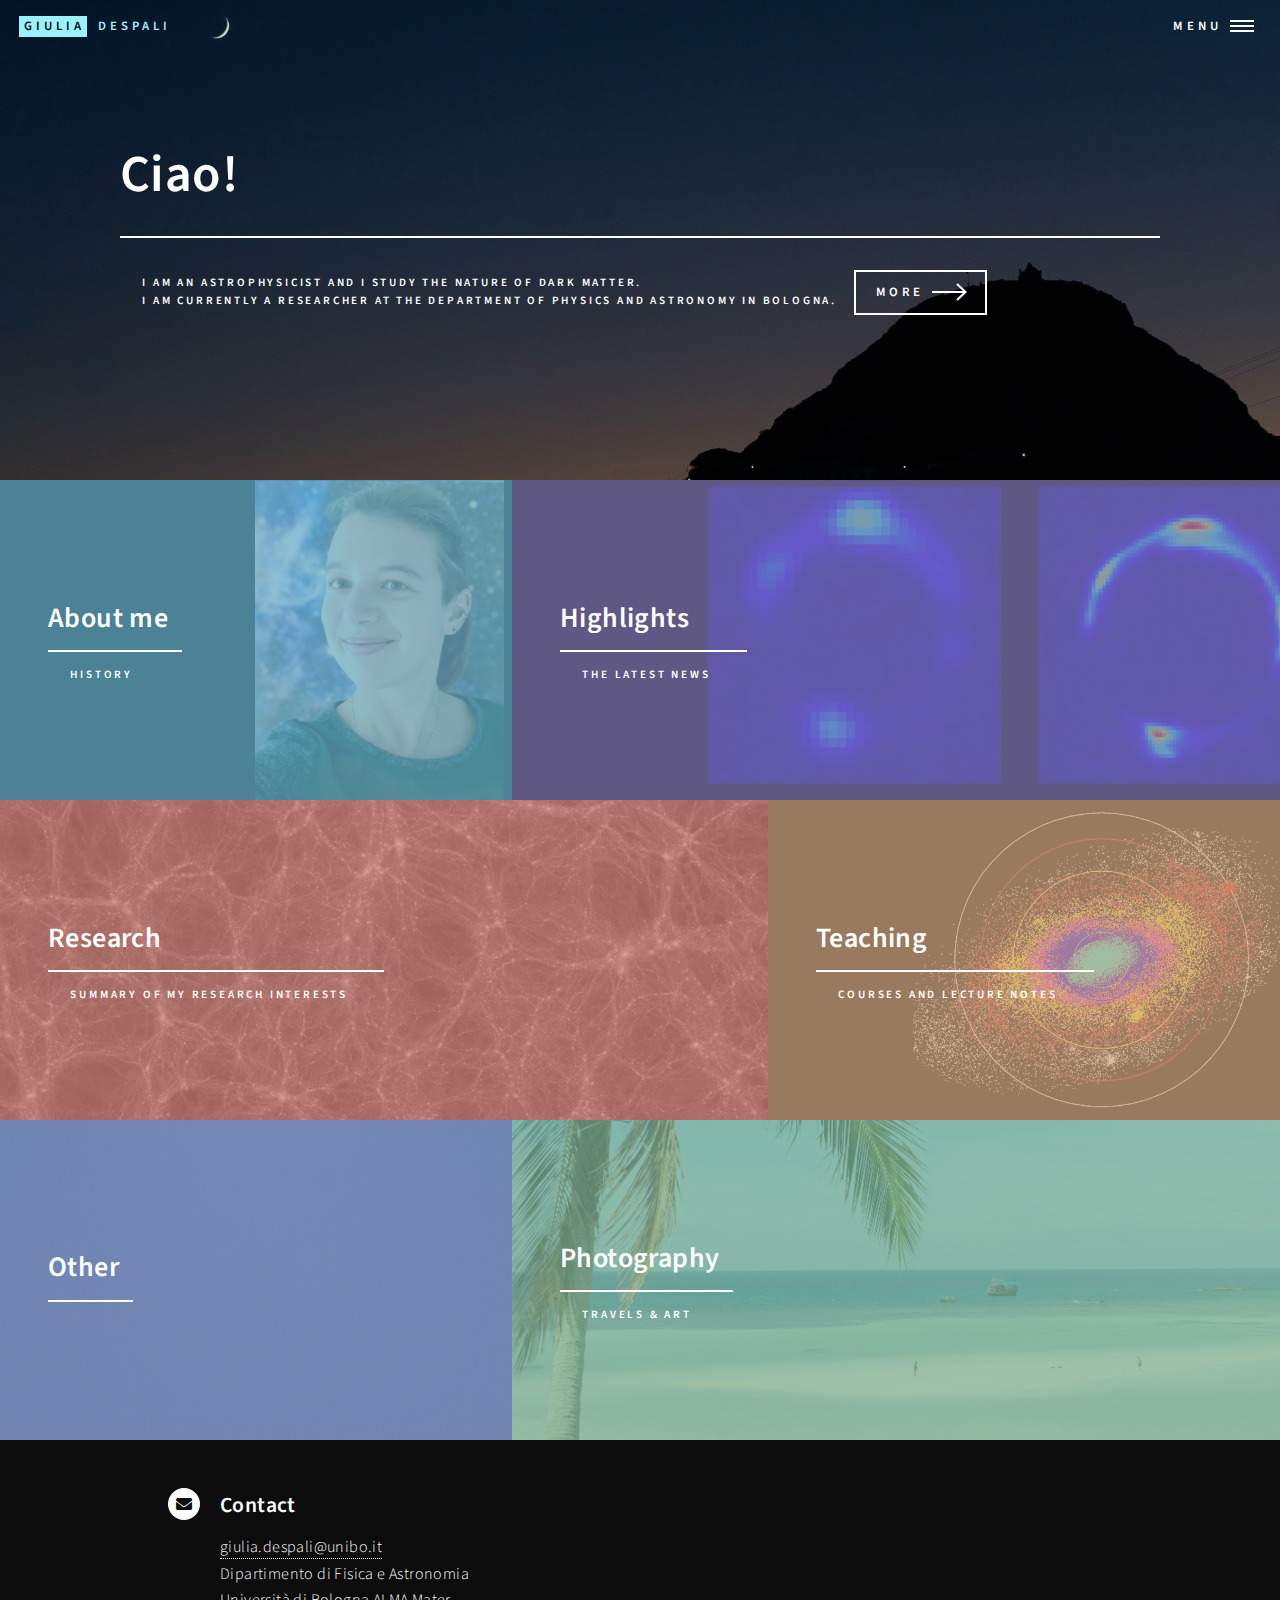
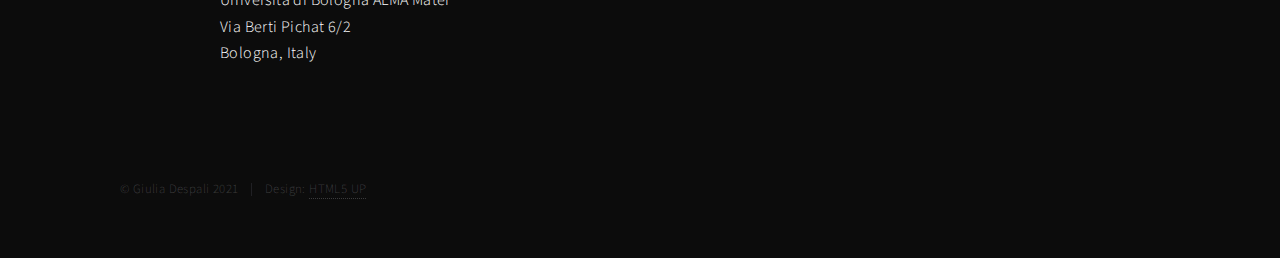
==== index.html @ be521961 "update contact" ====
<!DOCTYPE HTML>
<!--
	Forty by HTML5 UP
	html5up.net | @ajlkn
	Free for personal and commercial use under the CCA 3.0 license (html5up.net/license)
-->
<html>
	<head>
		<title>Giulia Despali - Astrophysics Researcher at UniBo</title>
		<meta charset="utf-8" />
		<meta name="viewport" content="width=device-width, initial-scale=1, user-scalable=no" />
		<link rel="stylesheet" href="assets/css/main.css" />
		<noscript><link rel="stylesheet" href="assets/css/noscript.css" /></noscript>
	</head>
	<body class="is-preload">

		<!-- Wrapper -->
			<div id="wrapper">

				<!-- Header -->
					<header id="header" class="alt">
						<a href="index.html" class="logo"><strong>Giulia</strong> <span>Despali</span></a>
						<nav>
							<a href="#menu">Menu</a>
						</nav>
					</header>

				<!-- Menu -->
					<nav id="menu">
						<ul class="links">
							<li><a href="index.html">Home</a></li>
							<li><a href="aboutme.html">About me</a></li>
							<li><a href="highlight.html">Highlights</a></li>
							<li><a href="work.html">Research</a></li>
							<li><a href="teaching.html">Teaching</a></li>
							<li><a href="./photography/main_photo.html">Photography</a></li>
						</ul>

					</nav>

				<!-- Banner -->
					<section id="banner" class="major">
						<div class="inner">
							<header class="major">
								<h1>Ciao!</h1>
							</header>
							<div class="content">
								<p>I am an astrophysicist and I study the nature of dark matter.<br />
								I am currently a Researcher at the Department of Physics and Astronomy in Bologna.</p>
								<ul class="actions">
									<li><a href="#one" class="button next scrolly">More</a></li>
								</ul>
							</div>
						</div>
					</section>

				<!-- Main -->
					<div id="main">

						<!-- One -->
							<section id="one" class="tiles">
								<article>
									<span class="image">
										<img src="images/pic01.jpg" alt="" />
									</span>
									<header class="major">
										<h3><a href="aboutme.html" class="link">About me</a></h3>
										<p>history</p>
									</header>
								</article>
								<article>
									<span class="image">
										<img src="images/pic02.jpg" alt="" />
									</span>
									<header class="major">
										<h3><a href="highlight.html" class="link">Highlights</a></h3>
										<p>the latest news</p>
									</header>
								</article>
								<article>
									<span class="image">
										<img src="images/pic03.jpg" alt="" />
									</span>
									<header class="major">
										<h3><a href="work.html" class="link">Research</a></h3>
										<p>summary of my research interests</p>
									</header>
								</article>
								<article>
									<span class="image">
										<img src="images/pic04.jpg" alt="" />
									</span>
									<header class="major">
										<h3><a href="teaching.html" class="link">Teaching</a></h3>
										<p>courses and lecture notes</p>
									</header>
								</article>
								<article>
									<span class="image">
										<img src="images/pic05.jpg" alt="" />
									</span>
									<header class="major">
										<h3><a href="index.html" class="link">Other</a></h3>
										<p></p>
									</header>
								</article>
								<article>
									<span class="image">
										<img src="photography/images/fulls/09.jpg" alt="" />
									</span>
									<header class="major">
										<h3><a href="./photography/main_photo.html" class="link">Photography</a></h3>
										<p>Travels & art</p>
									</header>
								</article>
							</section>

						<!-- Two 
							<section id="two">
								<div class="inner">
									<header class="major">
										<h2>Massa libero</h2>
									</header>
									<p>Nullam et orci eu lorem consequat tincidunt vivamus et sagittis libero. Mauris aliquet magna magna sed nunc rhoncus pharetra. Pellentesque condimentum sem. In efficitur ligula tate urna. Maecenas laoreet massa vel lacinia pellentesque lorem ipsum dolor. Nullam et orci eu lorem consequat tincidunt. Vivamus et sagittis libero. Mauris aliquet magna magna sed nunc rhoncus amet pharetra et feugiat tempus.</p>
									<ul class="actions">
										<li><a href="landing.html" class="button next">Get Started</a></li>
									</ul>
								</div>
							</section>-->

					</div>

				<!-- Contact -->
					<section id="contact">
						<div class="inner">
							<section class="split">
								<section>
									<div class="contact-method">
										<span class="icon solid alt fa-envelope"></span>
										<h3>Contact</h3>
										<a href="#">giulia.despali@unibo.it</a><br />

										<span>Dipartimento di Fisica e Astronomia <br /> 
										Università di Bologna ALMA Mater<br />
										Via Berti Pichat 6/2<br />
										Bologna, Italy</span>
									</div>
								</section>
							</section>
						</div>
					</section>

				<!-- Footer -->
					<footer id="footer">
						<div class="inner">
							<!--
							<ul class="icons">
								<li><a href="#" class="icon brands alt fa-twitter"><span class="label">Twitter</span></a></li>
								<li><a href="#" class="icon brands alt fa-facebook-f"><span class="label">Facebook</span></a></li>
								<li><a href="#" class="icon brands alt fa-instagram"><span class="label">Instagram</span></a></li>
								<li><a href="#" class="icon brands alt fa-github"><span class="label">GitHub</span></a></li>
								<li><a href="#" class="icon brands alt fa-linkedin-in"><span class="label">LinkedIn</span></a></li>
							</ul> -->
							 <ul class="copyright">
								<li>&copy; Giulia Despali 2021</li><li>Design: <a href="https://html5up.net">HTML5 UP</a></li>
							</ul>
						</div>
					</footer>

			</div>

		<!-- Scripts -->
			<script src="assets/js/jquery.min.js"></script>
			<script src="assets/js/jquery.scrolly.min.js"></script>
			<script src="assets/js/jquery.scrollex.min.js"></script>
			<script src="assets/js/browser.min.js"></script>
			<script src="assets/js/breakpoints.min.js"></script>
			<script src="assets/js/util.js"></script>
			<script src="assets/js/main.js"></script>

	</body>
</html>
---- assets/css/main.css ----
@import url(fontawesome-all.min.css);
@import url("https://fonts.googleapis.com/css?family=Source+Sans+Pro:300,300italic,600,600italic");

/*
	Forty by HTML5 UP
	html5up.net | @ajlkn
	Free for personal and commercial use under the CCA 3.0 license (html5up.net/license)
*/

html, body, div, span, applet, object,
iframe, h1, h2, h3, h4, h5, h6, p, blockquote,
pre, a, abbr, acronym, address, big, cite,
code, del, dfn, em, img, ins, kbd, q, s, samp,
small, strike, strong, sub, sup, tt, var, b,
u, i, center, dl, dt, dd, ol, ul, li, fieldset,
form, label, legend, table, caption, tbody,
tfoot, thead, tr, th, td, article, aside,
canvas, details, embed, figure, figcaption,
footer, header, hgroup, menu, nav, output, ruby,
section, summary, time, mark, audio, video {
	margin: 0;
	padding: 0;
	border: 0;
	font-size: 100%;
	font: inherit;
	vertical-align: baseline;}

article, aside, details, figcaption, figure,
footer, header, hgroup, menu, nav, section {
	display: block;}

body {
	line-height: 1;
}

ol, ul {
	list-style: none;
}

blockquote, q {
	quotes: none;
}

	blockquote:before, blockquote:after, q:before, q:after {
		content: '';
		content: none;
	}

table {
	border-collapse: collapse;
	border-spacing: 0;
}

body {
	-webkit-text-size-adjust: none;
}

mark {
	background-color: transparent;
	color: inherit;
}

input::-moz-focus-inner {
	border: 0;
	padding: 0;
}

input, select, textarea {
	-moz-appearance: none;
	-webkit-appearance: none;
	-ms-appearance: none;
	appearance: none;
}

/* Basic */

	@-ms-viewport {
		width: device-width;
	}

	body {
		-ms-overflow-style: scrollbar;
	}

	@media screen and (max-width: 480px) {

		html, body {
			min-width: 320px;
		}

	}

	html {
		box-sizing: border-box;
	}

	*, *:before, *:after {
		box-sizing: inherit;
	}

	body {
		background: #0C0C0C;
	}

		body.is-preload *, body.is-preload *:before, body.is-preload *:after {
			-moz-animation: none !important;
			-webkit-animation: none !important;
			-ms-animation: none !important;
			animation: none !important;
			-moz-transition: none !important;
			-webkit-transition: none !important;
			-ms-transition: none !important;
			transition: none !important;
		}

/* Type */

	body, input, select, textarea {
		color: #ffffff;
		font-family: "Source Sans Pro", Helvetica, sans-serif;
		font-size: 16pt;
		font-weight: 300;
		letter-spacing: 0.025em;
		line-height: 1.65;
	}

		@media screen and (max-width: 1680px) {

			body, input, select, textarea {
				font-size: 14pt;
			}

		}

		@media screen and (max-width: 1280px) {

			body, input, select, textarea {
				font-size: 12pt;
			}

		}

		@media screen and (max-width: 360px) {

			body, input, select, textarea {
				font-size: 11pt;
			}

		}

	a {
		-moz-transition: color 0.2s ease-in-out, border-bottom-color 0.2s ease-in-out;
		-webkit-transition: color 0.2s ease-in-out, border-bottom-color 0.2s ease-in-out;
		-ms-transition: color 0.2s ease-in-out, border-bottom-color 0.2s ease-in-out;
		transition: color 0.2s ease-in-out, border-bottom-color 0.2s ease-in-out;
		border-bottom: dotted 1px;
		color: inherit;
		text-decoration: none;
	}

		a:hover {
			border-bottom-color: transparent;
			color: #9bf1ff !important;
		}

		a:active {
			color: #53e3fb !important;
		}

	strong, b {
		color: #ffffff;
		font-weight: 600;
	}

	em, i {
		font-style: italic;
	}

	p {
		margin: 0 2em 2em 2em;
		font-size: 0.9em;
	}

	h1, h2, h3, h4, h5, h6 {
		color: #ffffff;
		font-weight: 600;
		line-height: 1.65;
		margin: 0 0 1em 0;
	}

		h1 a, h2 a, h3 a, h4 a, h5 a, h6 a {
			color: inherit;
			border-bottom: 0;
		}

	h1 {
		font-size: 2.5em;
	}

	h2 {
		font-size: 1.75em;
	}

	h3 {
		font-size: 1.35em;
	}

	h4 {
		font-size: 1.1em;
	}

	h5 {
		font-size: 0.9em;
	}

	h6 {
		font-size: 0.7em;
	}

	@media screen and (max-width: 736px) {

		h1 {
			font-size: 2em;
		}

		h2 {
			font-size: 1.5em;
		}

		h3 {
			font-size: 1.25em;
		}

	}

	sub {
		font-size: 0.8em;
		position: relative;
		top: 0.5em;
	}

	sup {
		font-size: 0.8em;
		position: relative;
		top: -0.5em;
	}

	blockquote {
		border-left: solid 4px #0C0C0C;
		font-style: italic;
		margin: 0 0 2em 0;
		padding: 0.5em 0 0.5em 2em;
	}

	code {
		background: #0C0C0C  ;
		font-family: "Courier New", monospace;
		font-size: 0.9em;
		margin: 0 0.25em;
		padding: 0.25em 0.65em;
	}

	pre {
		-webkit-overflow-scrolling: touch;
		font-family: "Courier New", monospace;
		font-size: 0.9em;
		margin: 0 0 2em 0;
	}

		pre code {
			display: block;
			line-height: 1.75;
			padding: 1em 1.5em;
			overflow-x: auto;
		}

	hr {
		border: 0;
		border-bottom: solid 1px #0C0C0C;
		margin: 2em 0;
	}

		hr.major {
			margin: 3em 0;
		}

	.align-left {
		text-align: left;
	}

	.align-center {
		text-align: center;
	}

	.align-right {
		text-align: right;
	}

/* Row */

	.row {
		display: flex;
		flex-wrap: wrap;
		box-sizing: border-box;
		align-items: stretch;
	}

		.row > * {
			box-sizing: border-box;
		}

		.row.gtr-uniform > * > :last-child {
			margin-bottom: 0;
		}

		.row.aln-left {
			justify-content: flex-start;
		}

		.row.aln-center {
			justify-content: center;
		}

		.row.aln-right {
			justify-content: flex-end;
		}

		.row.aln-top {
			align-items: flex-start;
		}

		.row.aln-middle {
			align-items: center;
		}

		.row.aln-bottom {
			align-items: flex-end;
		}

		.row > .imp {
			order: -1;
		}

		.row > .col-1 {
			width: 8.33333%;
		}

		.row > .off-1 {
			margin-left: 8.33333%;
		}

		.row > .col-2 {
			width: 16.66667%;
		}

		.row > .off-2 {
			margin-left: 16.66667%;
		}

		.row > .col-3 {
			width: 25%;
		}

		.row > .off-3 {
			margin-left: 25%;
		}

		.row > .col-4 {
			width: 33.33333%;
		}

		.row > .off-4 {
			margin-left: 33.33333%;
		}

		.row > .col-5 {
			width: 41.66667%;
		}

		.row > .off-5 {
			margin-left: 41.66667%;
		}

		.row > .col-6 {
			width: 50%;
		}

		.row > .off-6 {
			margin-left: 50%;
		}

		.row > .col-7 {
			width: 58.33333%;
		}

		.row > .off-7 {
			margin-left: 58.33333%;
		}

		.row > .col-8 {
			width: 66.66667%;
		}

		.row > .off-8 {
			margin-left: 66.66667%;
		}

		.row > .col-9 {
			width: 75%;
		}

		.row > .off-9 {
			margin-left: 75%;
		}

		.row > .col-10 {
			width: 83.33333%;
		}

		.row > .off-10 {
			margin-left: 83.33333%;
		}

		.row > .col-11 {
			width: 91.66667%;
		}

		.row > .off-11 {
			margin-left: 91.66667%;
		}

		.row > .col-12 {
			width: 100%;
		}

		.row > .off-12 {
			margin-left: 100%;
		}

		.row.gtr-0 {
			margin-top: 0;
			margin-left: 0em;
		}

			.row.gtr-0 > * {
				padding: 0 0 0 0em;
			}

			.row.gtr-0.gtr-uniform {
				margin-top: 0em;
			}

				.row.gtr-0.gtr-uniform > * {
					padding-top: 0em;
				}

		.row.gtr-25 {
			margin-top: 0;
			margin-left: -0.5em;
		}

			.row.gtr-25 > * {
				padding: 0 0 0 0.5em;
			}

			.row.gtr-25.gtr-uniform {
				margin-top: -0.5em;
			}

				.row.gtr-25.gtr-uniform > * {
					padding-top: 0.5em;
				}

		.row.gtr-50 {
			margin-top: 0;
			margin-left: -1em;
		}

			.row.gtr-50 > * {
				padding: 0 0 0 1em;
			}

			.row.gtr-50.gtr-uniform {
				margin-top: -1em;
			}

				.row.gtr-50.gtr-uniform > * {
					padding-top: 1em;
				}

		.row {
			margin-top: 0;
			margin-left: -2em;
		}

			.row > * {
				padding: 0 0 0 2em;
			}

			.row.gtr-uniform {
				margin-top: -2em;
			}

				.row.gtr-uniform > * {
					padding-top: 2em;
				}

		.row.gtr-150 {
			margin-top: 0;
			margin-left: -3em;
		}

			.row.gtr-150 > * {
				padding: 0 0 0 3em;
			}

			.row.gtr-150.gtr-uniform {
				margin-top: -3em;
			}

				.row.gtr-150.gtr-uniform > * {
					padding-top: 3em;
				}

		.row.gtr-200 {
			margin-top: 0;
			margin-left: -4em;
		}

			.row.gtr-200 > * {
				padding: 0 0 0 4em;
			}

			.row.gtr-200.gtr-uniform {
				margin-top: -4em;
			}

				.row.gtr-200.gtr-uniform > * {
					padding-top: 4em;
				}

		@media screen and (max-width: 1680px) {

			.row {
				display: flex;
				flex-wrap: wrap;
				box-sizing: border-box;
				align-items: stretch;
			}

				.row > * {
					box-sizing: border-box;
				}

				.row.gtr-uniform > * > :last-child {
					margin-bottom: 0;
				}

				.row.aln-left {
					justify-content: flex-start;
				}

				.row.aln-center {
					justify-content: center;
				}

				.row.aln-right {
					justify-content: flex-end;
				}

				.row.aln-top {
					align-items: flex-start;
				}

				.row.aln-middle {
					align-items: center;
				}

				.row.aln-bottom {
					align-items: flex-end;
				}

				.row > .imp-xlarge {
					order: -1;
				}

				.row > .col-1-xlarge {
					width: 8.33333%;
				}

				.row > .off-1-xlarge {
					margin-left: 8.33333%;
				}

				.row > .col-2-xlarge {
					width: 16.66667%;
				}

				.row > .off-2-xlarge {
					margin-left: 16.66667%;
				}

				.row > .col-3-xlarge {
					width: 25%;
				}

				.row > .off-3-xlarge {
					margin-left: 25%;
				}

				.row > .col-4-xlarge {
					width: 33.33333%;
				}

				.row > .off-4-xlarge {
					margin-left: 33.33333%;
				}

				.row > .col-5-xlarge {
					width: 41.66667%;
				}

				.row > .off-5-xlarge {
					margin-left: 41.66667%;
				}

				.row > .col-6-xlarge {
					width: 50%;
				}

				.row > .off-6-xlarge {
					margin-left: 50%;
				}

				.row > .col-7-xlarge {
					width: 58.33333%;
				}

				.row > .off-7-xlarge {
					margin-left: 58.33333%;
				}

				.row > .col-8-xlarge {
					width: 66.66667%;
				}

				.row > .off-8-xlarge {
					margin-left: 66.66667%;
				}

				.row > .col-9-xlarge {
					width: 75%;
				}

				.row > .off-9-xlarge {
					margin-left: 75%;
				}

				.row > .col-10-xlarge {
					width: 83.33333%;
				}

				.row > .off-10-xlarge {
					margin-left: 83.33333%;
				}

				.row > .col-11-xlarge {
					width: 91.66667%;
				}

				.row > .off-11-xlarge {
					margin-left: 91.66667%;
				}

				.row > .col-12-xlarge {
					width: 100%;
				}

				.row > .off-12-xlarge {
					margin-left: 100%;
				}

				.row.gtr-0 {
					margin-top: 0;
					margin-left: 0em;
				}

					.row.gtr-0 > * {
						padding: 0 0 0 0em;
					}

					.row.gtr-0.gtr-uniform {
						margin-top: 0em;
					}

						.row.gtr-0.gtr-uniform > * {
							padding-top: 0em;
						}

				.row.gtr-25 {
					margin-top: 0;
					margin-left: -0.5em;
				}

					.row.gtr-25 > * {
						padding: 0 0 0 0.5em;
					}

					.row.gtr-25.gtr-uniform {
						margin-top: -0.5em;
					}

						.row.gtr-25.gtr-uniform > * {
							padding-top: 0.5em;
						}

				.row.gtr-50 {
					margin-top: 0;
					margin-left: -1em;
				}

					.row.gtr-50 > * {
						padding: 0 0 0 1em;
					}

					.row.gtr-50.gtr-uniform {
						margin-top: -1em;
					}

						.row.gtr-50.gtr-uniform > * {
							padding-top: 1em;
						}

				.row {
					margin-top: 0;
					margin-left: -2em;
				}

					.row > * {
						padding: 0 0 0 2em;
					}

					.row.gtr-uniform {
						margin-top: -2em;
					}

						.row.gtr-uniform > * {
							padding-top: 2em;
						}

				.row.gtr-150 {
					margin-top: 0;
					margin-left: -3em;
				}

					.row.gtr-150 > * {
						padding: 0 0 0 3em;
					}

					.row.gtr-150.gtr-uniform {
						margin-top: -3em;
					}

						.row.gtr-150.gtr-uniform > * {
							padding-top: 3em;
						}

				.row.gtr-200 {
					margin-top: 0;
					margin-left: -4em;
				}

					.row.gtr-200 > * {
						padding: 0 0 0 4em;
					}

					.row.gtr-200.gtr-uniform {
						margin-top: -4em;
					}

						.row.gtr-200.gtr-uniform > * {
							padding-top: 4em;
						}

		}

		@media screen and (max-width: 1280px) {

			.row {
				display: flex;
				flex-wrap: wrap;
				box-sizing: border-box;
				align-items: stretch;
			}

				.row > * {
					box-sizing: border-box;
				}

				.row.gtr-uniform > * > :last-child {
					margin-bottom: 0;
				}

				.row.aln-left {
					justify-content: flex-start;
				}

				.row.aln-center {
					justify-content: center;
				}

				.row.aln-right {
					justify-content: flex-end;
				}

				.row.aln-top {
					align-items: flex-start;
				}

				.row.aln-middle {
					align-items: center;
				}

				.row.aln-bottom {
					align-items: flex-end;
				}

				.row > .imp-large {
					order: -1;
				}

				.row > .col-1-large {
					width: 8.33333%;
				}

				.row > .off-1-large {
					margin-left: 8.33333%;
				}

				.row > .col-2-large {
					width: 16.66667%;
				}

				.row > .off-2-large {
					margin-left: 16.66667%;
				}

				.row > .col-3-large {
					width: 25%;
				}

				.row > .off-3-large {
					margin-left: 25%;
				}

				.row > .col-4-large {
					width: 33.33333%;
				}

				.row > .off-4-large {
					margin-left: 33.33333%;
				}

				.row > .col-5-large {
					width: 41.66667%;
				}

				.row > .off-5-large {
					margin-left: 41.66667%;
				}

				.row > .col-6-large {
					width: 50%;
				}

				.row > .off-6-large {
					margin-left: 50%;
				}

				.row > .col-7-large {
					width: 58.33333%;
				}

				.row > .off-7-large {
					margin-left: 58.33333%;
				}

				.row > .col-8-large {
					width: 66.66667%;
				}

				.row > .off-8-large {
					margin-left: 66.66667%;
				}

				.row > .col-9-large {
					width: 75%;
				}

				.row > .off-9-large {
					margin-left: 75%;
				}

				.row > .col-10-large {
					width: 83.33333%;
				}

				.row > .off-10-large {
					margin-left: 83.33333%;
				}

				.row > .col-11-large {
					width: 91.66667%;
				}

				.row > .off-11-large {
					margin-left: 91.66667%;
				}

				.row > .col-12-large {
					width: 100%;
				}

				.row > .off-12-large {
					margin-left: 100%;
				}

				.row.gtr-0 {
					margin-top: 0;
					margin-left: 0em;
				}

					.row.gtr-0 > * {
						padding: 0 0 0 0em;
					}

					.row.gtr-0.gtr-uniform {
						margin-top: 0em;
					}

						.row.gtr-0.gtr-uniform > * {
							padding-top: 0em;
						}

				.row.gtr-25 {
					margin-top: 0;
					margin-left: -0.375em;
				}

					.row.gtr-25 > * {
						padding: 0 0 0 0.375em;
					}

					.row.gtr-25.gtr-uniform {
						margin-top: -0.375em;
					}

						.row.gtr-25.gtr-uniform > * {
							padding-top: 0.375em;
						}

				.row.gtr-50 {
					margin-top: 0;
					margin-left: -0.75em;
				}

					.row.gtr-50 > * {
						padding: 0 0 0 0.75em;
					}

					.row.gtr-50.gtr-uniform {
						margin-top: -0.75em;
					}

						.row.gtr-50.gtr-uniform > * {
							padding-top: 0.75em;
						}

				.row {
					margin-top: 0;
					margin-left: -1.5em;
				}

					.row > * {
						padding: 0 0 0 1.5em;
					}

					.row.gtr-uniform {
						margin-top: -1.5em;
					}

						.row.gtr-uniform > * {
							padding-top: 1.5em;
						}

				.row.gtr-150 {
					margin-top: 0;
					margin-left: -2.25em;
				}

					.row.gtr-150 > * {
						padding: 0 0 0 2.25em;
					}

					.row.gtr-150.gtr-uniform {
						margin-top: -2.25em;
					}

						.row.gtr-150.gtr-uniform > * {
							padding-top: 2.25em;
						}

				.row.gtr-200 {
					margin-top: 0;
					margin-left: -3em;
				}

					.row.gtr-200 > * {
						padding: 0 0 0 3em;
					}

					.row.gtr-200.gtr-uniform {
						margin-top: -3em;
					}

						.row.gtr-200.gtr-uniform > * {
							padding-top: 3em;
						}

		}

		@media screen and (max-width: 980px) {

			.row {
				display: flex;
				flex-wrap: wrap;
				box-sizing: border-box;
				align-items: stretch;
			}

				.row > * {
					box-sizing: border-box;
				}

				.row.gtr-uniform > * > :last-child {
					margin-bottom: 0;
				}

				.row.aln-left {
					justify-content: flex-start;
				}

				.row.aln-center {
					justify-content: center;
				}

				.row.aln-right {
					justify-content: flex-end;
				}

				.row.aln-top {
					align-items: flex-start;
				}

				.row.aln-middle {
					align-items: center;
				}

				.row.aln-bottom {
					align-items: flex-end;
				}

				.row > .imp-medium {
					order: -1;
				}

				.row > .col-1-medium {
					width: 8.33333%;
				}

				.row > .off-1-medium {
					margin-left: 8.33333%;
				}

				.row > .col-2-medium {
					width: 16.66667%;
				}

				.row > .off-2-medium {
					margin-left: 16.66667%;
				}

				.row > .col-3-medium {
					width: 25%;
				}

				.row > .off-3-medium {
					margin-left: 25%;
				}

				.row > .col-4-medium {
					width: 33.33333%;
				}

				.row > .off-4-medium {
					margin-left: 33.33333%;
				}

				.row > .col-5-medium {
					width: 41.66667%;
				}

				.row > .off-5-medium {
					margin-left: 41.66667%;
				}

				.row > .col-6-medium {
					width: 50%;
				}

				.row > .off-6-medium {
					margin-left: 50%;
				}

				.row > .col-7-medium {
					width: 58.33333%;
				}

				.row > .off-7-medium {
					margin-left: 58.33333%;
				}

				.row > .col-8-medium {
					width: 66.66667%;
				}

				.row > .off-8-medium {
					margin-left: 66.66667%;
				}

				.row > .col-9-medium {
					width: 75%;
				}

				.row > .off-9-medium {
					margin-left: 75%;
				}

				.row > .col-10-medium {
					width: 83.33333%;
				}

				.row > .off-10-medium {
					margin-left: 83.33333%;
				}

				.row > .col-11-medium {
					width: 91.66667%;
				}

				.row > .off-11-medium {
					margin-left: 91.66667%;
				}

				.row > .col-12-medium {
					width: 100%;
				}

				.row > .off-12-medium {
					margin-left: 100%;
				}

				.row.gtr-0 {
					margin-top: 0;
					margin-left: 0em;
				}

					.row.gtr-0 > * {
						padding: 0 0 0 0em;
					}

					.row.gtr-0.gtr-uniform {
						margin-top: 0em;
					}

						.row.gtr-0.gtr-uniform > * {
							padding-top: 0em;
						}

				.row.gtr-25 {
					margin-top: 0;
					margin-left: -0.375em;
				}

					.row.gtr-25 > * {
						padding: 0 0 0 0.375em;
					}

					.row.gtr-25.gtr-uniform {
						margin-top: -0.375em;
					}

						.row.gtr-25.gtr-uniform > * {
							padding-top: 0.375em;
						}

				.row.gtr-50 {
					margin-top: 0;
					margin-left: -0.75em;
				}

					.row.gtr-50 > * {
						padding: 0 0 0 0.75em;
					}

					.row.gtr-50.gtr-uniform {
						margin-top: -0.75em;
					}

						.row.gtr-50.gtr-uniform > * {
							padding-top: 0.75em;
						}

				.row {
					margin-top: 0;
					margin-left: -1.5em;
				}

					.row > * {
						padding: 0 0 0 1.5em;
					}

					.row.gtr-uniform {
						margin-top: -1.5em;
					}

						.row.gtr-uniform > * {
							padding-top: 1.5em;
						}

				.row.gtr-150 {
					margin-top: 0;
					margin-left: -2.25em;
				}

					.row.gtr-150 > * {
						padding: 0 0 0 2.25em;
					}

					.row.gtr-150.gtr-uniform {
						margin-top: -2.25em;
					}

						.row.gtr-150.gtr-uniform > * {
							padding-top: 2.25em;
						}

				.row.gtr-200 {
					margin-top: 0;
					margin-left: -3em;
				}

					.row.gtr-200 > * {
						padding: 0 0 0 3em;
					}

					.row.gtr-200.gtr-uniform {
						margin-top: -3em;
					}

						.row.gtr-200.gtr-uniform > * {
							padding-top: 3em;
						}

		}

		@media screen and (max-width: 736px) {

			.row {
				display: flex;
				flex-wrap: wrap;
				box-sizing: border-box;
				align-items: stretch;
			}

				.row > * {
					box-sizing: border-box;
				}

				.row.gtr-uniform > * > :last-child {
					margin-bottom: 0;
				}

				.row.aln-left {
					justify-content: flex-start;
				}

				.row.aln-center {
					justify-content: center;
				}

				.row.aln-right {
					justify-content: flex-end;
				}

				.row.aln-top {
					align-items: flex-start;
				}

				.row.aln-middle {
					align-items: center;
				}

				.row.aln-bottom {
					align-items: flex-end;
				}

				.row > .imp-small {
					order: -1;
				}

				.row > .col-1-small {
					width: 8.33333%;
				}

				.row > .off-1-small {
					margin-left: 8.33333%;
				}

				.row > .col-2-small {
					width: 16.66667%;
				}

				.row > .off-2-small {
					margin-left: 16.66667%;
				}

				.row > .col-3-small {
					width: 25%;
				}

				.row > .off-3-small {
					margin-left: 25%;
				}

				.row > .col-4-small {
					width: 33.33333%;
				}

				.row > .off-4-small {
					margin-left: 33.33333%;
				}

				.row > .col-5-small {
					width: 41.66667%;
				}

				.row > .off-5-small {
					margin-left: 41.66667%;
				}

				.row > .col-6-small {
					width: 50%;
				}

				.row > .off-6-small {
					margin-left: 50%;
				}

				.row > .col-7-small {
					width: 58.33333%;
				}

				.row > .off-7-small {
					margin-left: 58.33333%;
				}

				.row > .col-8-small {
					width: 66.66667%;
				}

				.row > .off-8-small {
					margin-left: 66.66667%;
				}

				.row > .col-9-small {
					width: 75%;
				}

				.row > .off-9-small {
					margin-left: 75%;
				}

				.row > .col-10-small {
					width: 83.33333%;
				}

				.row > .off-10-small {
					margin-left: 83.33333%;
				}

				.row > .col-11-small {
					width: 91.66667%;
				}

				.row > .off-11-small {
					margin-left: 91.66667%;
				}

				.row > .col-12-small {
					width: 100%;
				}

				.row > .off-12-small {
					margin-left: 100%;
				}

				.row.gtr-0 {
					margin-top: 0;
					margin-left: 0em;
				}

					.row.gtr-0 > * {
						padding: 0 0 0 0em;
					}

					.row.gtr-0.gtr-uniform {
						margin-top: 0em;
					}

						.row.gtr-0.gtr-uniform > * {
							padding-top: 0em;
						}

				.row.gtr-25 {
					margin-top: 0;
					margin-left: -0.3125em;
				}

					.row.gtr-25 > * {
						padding: 0 0 0 0.3125em;
					}

					.row.gtr-25.gtr-uniform {
						margin-top: -0.3125em;
					}

						.row.gtr-25.gtr-uniform > * {
							padding-top: 0.3125em;
						}

				.row.gtr-50 {
					margin-top: 0;
					margin-left: -0.625em;
				}

					.row.gtr-50 > * {
						padding: 0 0 0 0.625em;
					}

					.row.gtr-50.gtr-uniform {
						margin-top: -0.625em;
					}

						.row.gtr-50.gtr-uniform > * {
							padding-top: 0.625em;
						}

				.row {
					margin-top: 0;
					margin-left: -1.25em;
				}

					.row > * {
						padding: 0 0 0 1.25em;
					}

					.row.gtr-uniform {
						margin-top: -1.25em;
					}

						.row.gtr-uniform > * {
							padding-top: 1.25em;
						}

				.row.gtr-150 {
					margin-top: 0;
					margin-left: -1.875em;
				}

					.row.gtr-150 > * {
						padding: 0 0 0 1.875em;
					}

					.row.gtr-150.gtr-uniform {
						margin-top: -1.875em;
					}

						.row.gtr-150.gtr-uniform > * {
							padding-top: 1.875em;
						}

				.row.gtr-200 {
					margin-top: 0;
					margin-left: -2.5em;
				}

					.row.gtr-200 > * {
						padding: 0 0 0 2.5em;
					}

					.row.gtr-200.gtr-uniform {
						margin-top: -2.5em;
					}

						.row.gtr-200.gtr-uniform > * {
							padding-top: 2.5em;
						}

		}

		@media screen and (max-width: 480px) {

			.row {
				display: flex;
				flex-wrap: wrap;
				box-sizing: border-box;
				align-items: stretch;
			}

				.row > * {
					box-sizing: border-box;
				}

				.row.gtr-uniform > * > :last-child {
					margin-bottom: 0;
				}

				.row.aln-left {
					justify-content: flex-start;
				}

				.row.aln-center {
					justify-content: center;
				}

				.row.aln-right {
					justify-content: flex-end;
				}

				.row.aln-top {
					align-items: flex-start;
				}

				.row.aln-middle {
					align-items: center;
				}

				.row.aln-bottom {
					align-items: flex-end;
				}

				.row > .imp-xsmall {
					order: -1;
				}

				.row > .col-1-xsmall {
					width: 8.33333%;
				}

				.row > .off-1-xsmall {
					margin-left: 8.33333%;
				}

				.row > .col-2-xsmall {
					width: 16.66667%;
				}

				.row > .off-2-xsmall {
					margin-left: 16.66667%;
				}

				.row > .col-3-xsmall {
					width: 25%;
				}

				.row > .off-3-xsmall {
					margin-left: 25%;
				}

				.row > .col-4-xsmall {
					width: 33.33333%;
				}

				.row > .off-4-xsmall {
					margin-left: 33.33333%;
				}

				.row > .col-5-xsmall {
					width: 41.66667%;
				}

				.row > .off-5-xsmall {
					margin-left: 41.66667%;
				}

				.row > .col-6-xsmall {
					width: 50%;
				}

				.row > .off-6-xsmall {
					margin-left: 50%;
				}

				.row > .col-7-xsmall {
					width: 58.33333%;
				}

				.row > .off-7-xsmall {
					margin-left: 58.33333%;
				}

				.row > .col-8-xsmall {
					width: 66.66667%;
				}

				.row > .off-8-xsmall {
					margin-left: 66.66667%;
				}

				.row > .col-9-xsmall {
					width: 75%;
				}

				.row > .off-9-xsmall {
					margin-left: 75%;
				}

				.row > .col-10-xsmall {
					width: 83.33333%;
				}

				.row > .off-10-xsmall {
					margin-left: 83.33333%;
				}

				.row > .col-11-xsmall {
					width: 91.66667%;
				}

				.row > .off-11-xsmall {
					margin-left: 91.66667%;
				}

				.row > .col-12-xsmall {
					width: 100%;
				}

				.row > .off-12-xsmall {
					margin-left: 100%;
				}

				.row.gtr-0 {
					margin-top: 0;
					margin-left: 0em;
				}

					.row.gtr-0 > * {
						padding: 0 0 0 0em;
					}

					.row.gtr-0.gtr-uniform {
						margin-top: 0em;
					}

						.row.gtr-0.gtr-uniform > * {
							padding-top: 0em;
						}

				.row.gtr-25 {
					margin-top: 0;
					margin-left: -0.3125em;
				}

					.row.gtr-25 > * {
						padding: 0 0 0 0.3125em;
					}

					.row.gtr-25.gtr-uniform {
						margin-top: -0.3125em;
					}

						.row.gtr-25.gtr-uniform > * {
							padding-top: 0.3125em;
						}

				.row.gtr-50 {
					margin-top: 0;
					margin-left: -0.625em;
				}

					.row.gtr-50 > * {
						padding: 0 0 0 0.625em;
					}

					.row.gtr-50.gtr-uniform {
						margin-top: -0.625em;
					}

						.row.gtr-50.gtr-uniform > * {
							padding-top: 0.625em;
						}

				.row {
					margin-top: 0;
					margin-left: -1.25em;
				}

					.row > * {
						padding: 0 0 0 1.25em;
					}

					.row.gtr-uniform {
						margin-top: -1.25em;
					}

						.row.gtr-uniform > * {
							padding-top: 1.25em;
						}

				.row.gtr-150 {
					margin-top: 0;
					margin-left: -1.875em;
				}

					.row.gtr-150 > * {
						padding: 0 0 0 1.875em;
					}

					.row.gtr-150.gtr-uniform {
						margin-top: -1.875em;
					}

						.row.gtr-150.gtr-uniform > * {
							padding-top: 1.875em;
						}

				.row.gtr-200 {
					margin-top: 0;
					margin-left: -2.5em;
				}

					.row.gtr-200 > * {
						padding: 0 0 0 2.5em;
					}

					.row.gtr-200.gtr-uniform {
						margin-top: -2.5em;
					}

						.row.gtr-200.gtr-uniform > * {
							padding-top: 2.5em;
						}

		}

/* Section/Article */

	section.special, article.special {
		text-align: center;
	}

	header.major {
		width: -moz-max-content;
		width: -webkit-max-content;
		width: -ms-max-content;
		width: max-content;
		margin-bottom: 2em;
	}

		header.major > :first-child {
			margin-bottom: 0;
			width: calc(100% + 0.5em);
		}

			header.major > :first-child:after {
				content: '';
				background-color: #ffffff;
				display: block;
				height: 2px;
				margin: 0.325em 0 0.5em 0;
				width: 100%;
			}

		header.major > p {
			font-size: 0.7em;
			font-weight: 600;
			letter-spacing: 0.25em;
			margin-bottom: 0;
			text-transform: uppercase;
		}

		body.is-ie header.major > :first-child:after {
			max-width: 9em;
		}

		body.is-ie header.major > h1:after {
			max-width: 100% !important;
		}

	@media screen and (max-width: 736px) {

		header.major > p br {
			display: none;
		}

	}

/* Form */

	form {
		margin: 0 0 2em 0;
	}

		form > :last-child {
			margin-bottom: 0;
		}

		form > .fields {
			display: -moz-flex;
			display: -webkit-flex;
			display: -ms-flex;
			display: flex;
			-moz-flex-wrap: wrap;
			-webkit-flex-wrap: wrap;
			-ms-flex-wrap: wrap;
			flex-wrap: wrap;
			width: calc(100% + 3em);
			margin: -1.5em 0 2em -1.5em;
		}

			form > .fields > .field {
				-moz-flex-grow: 0;
				-webkit-flex-grow: 0;
				-ms-flex-grow: 0;
				flex-grow: 0;
				-moz-flex-shrink: 0;
				-webkit-flex-shrink: 0;
				-ms-flex-shrink: 0;
				flex-shrink: 0;
				padding: 1.5em 0 0 1.5em;
				width: calc(100% - 1.5em);
			}

				form > .fields > .field.half {
					width: calc(50% - 0.75em);
				}

				form > .fields > .field.third {
					width: calc(100%/3 - 0.5em);
				}

				form > .fields > .field.quarter {
					width: calc(25% - 0.375em);
				}

		@media screen and (max-width: 480px) {

			form > .fields {
				width: calc(100% + 3em);
				margin: -1.5em 0 2em -1.5em;
			}

				form > .fields > .field {
					padding: 1.5em 0 0 1.5em;
					width: calc(100% - 1.5em);
				}

					form > .fields > .field.half {
						width: calc(100% - 1.5em);
					}

					form > .fields > .field.third {
						width: calc(100% - 1.5em);
					}

					form > .fields > .field.quarter {
						width: calc(100% - 1.5em);
					}

		}

	label {
		color: #ffffff;
		display: block;
		font-size: 0.8em;
		font-weight: 600;
		letter-spacing: 0.25em;
		margin: 0 0 1em 0;
		text-transform: uppercase;
	}

	input[type="text"],
	input[type="password"],
	input[type="email"],
	input[type="tel"],
	input[type="search"],
	input[type="url"],
	select,
	textarea {
		-moz-appearance: none;
		-webkit-appearance: none;
		-ms-appearance: none;
		appearance: none;
		background: rgba(212, 212, 255, 0.035);
		border: none;
		border-radius: 0;
		color: inherit;
		display: block;
		outline: 0;
		padding: 0 1em;
		text-decoration: none;
		width: 100%;
	}

		input[type="text"]:invalid,
		input[type="password"]:invalid,
		input[type="email"]:invalid,
		input[type="tel"]:invalid,
		input[type="search"]:invalid,
		input[type="url"]:invalid,
		select:invalid,
		textarea:invalid {
			box-shadow: none;
		}

		input[type="text"]:focus,
		input[type="password"]:focus,
		input[type="email"]:focus,
		input[type="tel"]:focus,
		input[type="search"]:focus,
		input[type="url"]:focus,
		select:focus,
		textarea:focus {
			border-color: #9bf1ff;
			box-shadow: 0 0 0 2px #9bf1ff;
		}

	select {
		background-image: url("data:image/svg+xml;charset=utf8,%3Csvg xmlns='http://www.w3.org/2000/svg' width='40' height='40' preserveAspectRatio='none' viewBox='0 0 40 40'%3E%3Cpath d='M9.4,12.3l10.4,10.4l10.4-10.4c0.2-0.2,0.5-0.4,0.9-0.4c0.3,0,0.6,0.1,0.9,0.4l3.3,3.3c0.2,0.2,0.4,0.5,0.4,0.9 c0,0.4-0.1,0.6-0.4,0.9L20.7,31.9c-0.2,0.2-0.5,0.4-0.9,0.4c-0.3,0-0.6-0.1-0.9-0.4L4.3,17.3c-0.2-0.2-0.4-0.5-0.4-0.9 c0-0.4,0.1-0.6,0.4-0.9l3.3-3.3c0.2-0.2,0.5-0.4,0.9-0.4S9.1,12.1,9.4,12.3z' fill='rgba(212, 212, 255, 0.1)' /%3E%3C/svg%3E");
		background-size: 1.25rem;
		background-repeat: no-repeat;
		background-position: calc(100% - 1rem) center;
		height: 2.75em;
		padding-right: 2.75em;
		text-overflow: ellipsis;
	}

		select option {
			color: #ffffff;
			background: #242943;
		}

		select:focus::-ms-value {
			background-color: transparent;
		}

		select::-ms-expand {
			display: none;
		}

	input[type="text"],
	input[type="password"],
	input[type="email"],
	input[type="tel"],
	input[type="search"],
	input[type="url"],
	select {
		height: 2.75em;
	}

	textarea {
		padding: 0.75em 1em;
	}

	input[type="checkbox"],
	input[type="radio"] {
		-moz-appearance: none;
		-webkit-appearance: none;
		-ms-appearance: none;
		appearance: none;
		display: block;
		float: left;
		margin-right: -2em;
		opacity: 0;
		width: 1em;
		z-index: -1;
	}

		input[type="checkbox"] + label,
		input[type="radio"] + label {
			text-decoration: none;
			color: #ffffff;
			cursor: pointer;
			display: inline-block;
			font-weight: 300;
			padding-left: 2.65em;
			padding-right: 0.75em;
			position: relative;
		}

			input[type="checkbox"] + label:before,
			input[type="radio"] + label:before {
				-moz-osx-font-smoothing: grayscale;
				-webkit-font-smoothing: antialiased;
				display: inline-block;
				font-style: normal;
				font-variant: normal;
				text-rendering: auto;
				line-height: 1;
				text-transform: none !important;
				font-family: 'Font Awesome 5 Free';
				font-weight: 900;
			}

			input[type="checkbox"] + label:before,
			input[type="radio"] + label:before {
				background: #0C0C0C;
				content: '';
				display: inline-block;
				font-size: 0.8em;
				height: 2.0625em;
				left: 0;
				letter-spacing: 0;
				line-height: 2.0625em;
				position: absolute;
				text-align: center;
				top: 0;
				width: 2.0625em;
			}

		input[type="checkbox"]:checked + label:before,
		input[type="radio"]:checked + label:before {
			background: #ffffff;
			border-color: #9bf1ff;
			content: '\f00c';
			color: #0C0C0C;
		}

		input[type="checkbox"]:focus + label:before,
		input[type="radio"]:focus + label:before {
			box-shadow: 0 0 0 2px #9bf1ff;
		}

	input[type="radio"] + label:before {
		border-radius: 100%;
	}

	::-webkit-input-placeholder {
		color: #0C0C0C !important;
		opacity: 1.0;
	}

	:-moz-placeholder {
		color: #0C0C0C !important;
		opacity: 1.0;
	}

	::-moz-placeholder {
		color: #0C0C0C !important;
		opacity: 1.0;
	}

	:-ms-input-placeholder {
		color: #0C0C0C !important;
		opacity: 1.0;
	}

/* Box */

	.box {
		border: solid 1px rgba(212, 212, 255, 0.1);
		margin-bottom: 2em;
		padding: 1.5em;
	}

		.box > :last-child,
		.box > :last-child > :last-child,
		.box > :last-child > :last-child > :last-child {
			margin-bottom: 0;
		}

		.box.alt {
			border: 0;
			border-radius: 0;
			padding: 0;
		}

/* Icon */

	.icon {
		text-decoration: none;
		border-bottom: none;
		position: relative;
	}

		.icon:before {
			-moz-osx-font-smoothing: grayscale;
			-webkit-font-smoothing: antialiased;
			display: inline-block;
			font-style: normal;
			font-variant: normal;
			text-rendering: auto;
			line-height: 1;
			text-transform: none !important;
			font-family: 'Font Awesome 5 Free';
			font-weight: 400;
		}

		.icon > .label {
			display: none;
		}

		.icon:before {
			line-height: inherit;
		}

		.icon.solid:before {
			font-weight: 900;
		}

		.icon.brands:before {
			font-family: 'Font Awesome 5 Brands';
		}

		.icon.alt:before {
			background-color: #ffffff;
			border-radius: 100%;
			color: #0C0C0C;
			display: inline-block;
			height: 2em;
			line-height: 2em;
			text-align: center;
			width: 2em;
		}

	a.icon.alt:before {
		-moz-transition: background-color 0.2s ease-in-out;
		-webkit-transition: background-color 0.2s ease-in-out;
		-ms-transition: background-color 0.2s ease-in-out;
		transition: background-color 0.2s ease-in-out;
	}

	a.icon.alt:hover:before {
		background-color: #6fc3df;
	}

	a.icon.alt:active:before {
		background-color: #37a6cb;
	}

/* Image */

	.image {
		border: 0;
		display: inline-block;
		position: relative;
	}

		.image img {
			display: block;
		}

		.image.left, .image.right {
			max-width: 100%;
		}

			.image.left img, .image.right img {
				height: 100%;
			}

		.image.left {
			float: left;
			margin: 0 1.5em 1.25em 0;
			top: 0.25em;
		}

		.image.right {
			float: right;
			margin: 0 0 1.25em 1.5em;
			top: 0.25em;
		}

		.image.fit {
			display: block;
			margin: auto;
			height: 100%;
		}

			.image.fit img {
				width: 100%;
				height: 100%;
			}

		.image.main {
			display: block;
			margin: 0 0;
			height: 100%;
			width: 100%;
		}

			.image.main img {
				width: 100%;
				height: 100%;
			}

			@media screen and (max-width: 736px) {

				.image.main {
					margin: 1.5em 0;
				}

			}
		.image.main2 {
			display: block;
			margin: 0 0;
			height: 80%;
			width: 80%;
			position: center;
		}

			.image.main2 img {
				width: 80%;
				height: 80%;
			}

			@media screen and (max-width: 736px) {

				.image.main2 {
					margin: 0 0;
				}

			}

/* List */

	ol {
		list-style: decimal;
		margin: 0 0 2em 0;
		padding-left: 1.25em;
	}

		ol li {
			padding-left: 0.25em;
		}

	ul {
		list-style: disc;
		margin: 0 0 2em 0;
		padding-left: 1em;
	}

		ul li {
			padding-left: 0.5em;
		}

		ul.alt {
			list-style: none;
			padding-left: 0;
		}

			ul.alt li {
				border-top: solid 1px rgba(212, 212, 255, 0.1);
				padding: 0.5em 0;
			}

				ul.alt li:first-child {
					border-top: 0;
					padding-top: 0;
				}

	dl {
		margin: 0 0 2em 0;
	}

		dl dt {
			display: block;
			font-weight: 600;
			margin: 0 0 1em 0;
		}

		dl dd {
			margin-left: 2em;
		}

/* Actions */

	ul.actions {
		display: -moz-flex;
		display: -webkit-flex;
		display: -ms-flex;
		display: flex;
		cursor: default;
		list-style: none;
		margin-left: -1em;
		padding-left: 0;
	}

		ul.actions li {
			padding: 0 0 0 1em;
			vertical-align: middle;
		}

		ul.actions.special {
			-moz-justify-content: center;
			-webkit-justify-content: center;
			-ms-justify-content: center;
			justify-content: center;
			width: 100%;
			margin-left: 0;
		}

			ul.actions.special li:first-child {
				padding-left: 0;
			}

		ul.actions.stacked {
			-moz-flex-direction: column;
			-webkit-flex-direction: column;
			-ms-flex-direction: column;
			flex-direction: column;
			margin-left: 0;
		}

			ul.actions.stacked li {
				padding: 1.3em 0 0 0;
			}

				ul.actions.stacked li:first-child {
					padding-top: 0;
				}

		ul.actions.fit {
			width: calc(100% + 1em);
		}

			ul.actions.fit li {
				-moz-flex-grow: 1;
				-webkit-flex-grow: 1;
				-ms-flex-grow: 1;
				flex-grow: 1;
				-moz-flex-shrink: 1;
				-webkit-flex-shrink: 1;
				-ms-flex-shrink: 1;
				flex-shrink: 1;
				width: 100%;
			}

				ul.actions.fit li > * {
					width: 100%;
				}

			ul.actions.fit.stacked {
				width: 100%;
			}

/* Icons */

	ul.icons {
		cursor: default;
		list-style: none;
		padding-left: 0;
	}

		ul.icons li {
			display: inline-block;
			padding: 0 1em 0 0;
		}

			ul.icons li:last-child {
				padding-right: 0;
			}

		@media screen and (max-width: 736px) {

			ul.icons li {
				padding: 0 0.75em 0 0;
			}

		}

/* Pagination */

	ul.pagination {
		cursor: default;
		list-style: none;
		padding-left: 0;
	}

		ul.pagination li {
			display: inline-block;
			padding-left: 0;
			vertical-align: middle;
		}

			ul.pagination li > .page {
				-moz-transition: background-color 0.2s ease-in-out, color 0.2s ease-in-out;
				-webkit-transition: background-color 0.2s ease-in-out, color 0.2s ease-in-out;
				-ms-transition: background-color 0.2s ease-in-out, color 0.2s ease-in-out;
				transition: background-color 0.2s ease-in-out, color 0.2s ease-in-out;
				border-bottom: 0;
				display: inline-block;
				font-size: 0.8em;
				font-weight: 600;
				height: 1.5em;
				line-height: 1.5em;
				margin: 0 0.125em;
				min-width: 1.5em;
				padding: 0 0.5em;
				text-align: justify;
			}

				ul.pagination li > .page.active {
					background-color: #ffffff;
					color: #0C0C0C;
				}

					ul.pagination li > .page.active:hover {
						background-color: #9bf1ff;
						color: #0C0C0C !important;
					}

					ul.pagination li > .page.active:active {
						background-color: #53e3fb;
					}

			ul.pagination li:first-child {
				padding-right: 0.75em;
			}

			ul.pagination li:last-child {
				padding-left: 0.75em;
			}

		@media screen and (max-width: 480px) {

			ul.pagination li:nth-child(n+2):nth-last-child(n+2) {
				display: none;
			}

			ul.pagination li:first-child {
				padding-right: 0;
			}

		}

/* Table */

	.table-wrapper {
		-webkit-overflow-scrolling: touch;
		overflow-x: auto;
	}

	table {
		margin: 0 0 2em 0;
		width: 100%;
	}

		table tbody tr {
			border: solid 1px rgba(212, 212, 255, 0.1);
			border-left: 0;
			border-right: 0;
		}

			table tbody tr:nth-child(2n + 1) {
				background-color: rgba(212, 212, 255, 0.035);
			}

		table td {
			padding: 0.75em 0.75em;
		}

		table th {
			color: #ffffff;
			font-size: 0.9em;
			font-weight: 600;
			padding: 0 0.75em 0.75em 0.75em;
			text-align: left;
		}

		table thead {
			border-bottom: solid 2px rgba(212, 212, 255, 0.1);
		}

		table tfoot {
			border-top: solid 2px rgba(212, 212, 255, 0.1);
		}

		table.alt {
			border-collapse: separate;
		}

			table.alt tbody tr td {
				border: solid 1px rgba(212, 212, 255, 0.1);
				border-left-width: 0;
				border-top-width: 0;
			}

				table.alt tbody tr td:first-child {
					border-left-width: 1px;
				}

			table.alt tbody tr:first-child td {
				border-top-width: 1px;
			}

			table.alt thead {
				border-bottom: 0;
			}

			table.alt tfoot {
				border-top: 0;
			}

/* Button */

	input[type="submit"],
	input[type="reset"],
	input[type="button"],
	button,
	.button {
		-moz-appearance: none;
		-webkit-appearance: none;
		-ms-appearance: none;
		appearance: none;
		-moz-transition: background-color 0.2s ease-in-out, box-shadow 0.2s ease-in-out, color 0.2s ease-in-out;
		-webkit-transition: background-color 0.2s ease-in-out, box-shadow 0.2s ease-in-out, color 0.2s ease-in-out;
		-ms-transition: background-color 0.2s ease-in-out, box-shadow 0.2s ease-in-out, color 0.2s ease-in-out;
		transition: background-color 0.2s ease-in-out, box-shadow 0.2s ease-in-out, color 0.2s ease-in-out;
		background-color: transparent;
		border: 0;
		border-radius: 0;
		box-shadow: inset 0 0 0 2px #ffffff;
		color: #ffffff;
		cursor: pointer;
		display: inline-block;
		font-size: 0.8em;
		font-weight: 600;
		height: 3.5em;
		letter-spacing: 0.25em;
		line-height: 3.5em;
		padding: 0 1.75em;
		text-align: center;
		text-decoration: none;
		text-transform: uppercase;
		white-space: nowrap;
	}

		input[type="submit"]:hover, input[type="submit"]:active,
		input[type="reset"]:hover,
		input[type="reset"]:active,
		input[type="button"]:hover,
		input[type="button"]:active,
		button:hover,
		button:active,
		.button:hover,
		.button:active {
			box-shadow: inset 0 0 0 2px #9bf1ff;
			color: #9bf1ff;
		}

		input[type="submit"]:active,
		input[type="reset"]:active,
		input[type="button"]:active,
		button:active,
		.button:active {
			background-color: rgba(155, 241, 255, 0.1);
			box-shadow: inset 0 0 0 2px #53e3fb;
			color: #53e3fb;
		}

		input[type="submit"].icon:before,
		input[type="reset"].icon:before,
		input[type="button"].icon:before,
		button.icon:before,
		.button.icon:before {
			margin-right: 0.5em;
		}

		input[type="submit"].fit,
		input[type="reset"].fit,
		input[type="button"].fit,
		button.fit,
		.button.fit {
			width: 100%;
		}

		input[type="submit"].small,
		input[type="reset"].small,
		input[type="button"].small,
		button.small,
		.button.small {
			font-size: 0.6em;
		}

		input[type="submit"].large,
		input[type="reset"].large,
		input[type="button"].large,
		button.large,
		.button.large {
			font-size: 1.25em;
			height: 3em;
			line-height: 3em;
		}

		input[type="submit"].next,
		input[type="reset"].next,
		input[type="button"].next,
		button.next,
		.button.next {
			padding-right: 4.5em;
			position: relative;
		}

			input[type="submit"].next:before, input[type="submit"].next:after,
			input[type="reset"].next:before,
			input[type="reset"].next:after,
			input[type="button"].next:before,
			input[type="button"].next:after,
			button.next:before,
			button.next:after,
			.button.next:before,
			.button.next:after {
				-moz-transition: opacity 0.2s ease-in-out;
				-webkit-transition: opacity 0.2s ease-in-out;
				-ms-transition: opacity 0.2s ease-in-out;
				transition: opacity 0.2s ease-in-out;
				background-position: center right;
				background-repeat: no-repeat;
				background-size: 36px 24px;
				content: '';
				display: block;
				height: 100%;
				position: absolute;
				right: 1.5em;
				top: 0;
				vertical-align: middle;
				width: 36px;
			}

			input[type="submit"].next:before,
			input[type="reset"].next:before,
			input[type="button"].next:before,
			button.next:before,
			.button.next:before {
				background-image: url("data:image/svg+xml;charset=utf8,%3Csvg xmlns='http://www.w3.org/2000/svg' xmlns:xlink='http://www.w3.org/1999/xlink' width='36px' height='24px' viewBox='0 0 36 24' zoomAndPan='disable'%3E%3Cstyle%3Eline %7B stroke: %23ffffff%3B stroke-width: 2px%3B %7D%3C/style%3E%3Cline x1='0' y1='12' x2='34' y2='12' /%3E%3Cline x1='25' y1='4' x2='34' y2='12.5' /%3E%3Cline x1='25' y1='20' x2='34' y2='11.5' /%3E%3C/svg%3E");
			}

			input[type="submit"].next:after,
			input[type="reset"].next:after,
			input[type="button"].next:after,
			button.next:after,
			.button.next:after {
				background-image: url("data:image/svg+xml;charset=utf8,%3Csvg xmlns='http://www.w3.org/2000/svg' xmlns:xlink='http://www.w3.org/1999/xlink' width='36px' height='24px' viewBox='0 0 36 24' zoomAndPan='disable'%3E%3Cstyle%3Eline %7B stroke: %239bf1ff%3B stroke-width: 2px%3B %7D%3C/style%3E%3Cline x1='0' y1='12' x2='34' y2='12' /%3E%3Cline x1='25' y1='4' x2='34' y2='12.5' /%3E%3Cline x1='25' y1='20' x2='34' y2='11.5' /%3E%3C/svg%3E");
				opacity: 0;
				z-index: 1;
			}

			input[type="submit"].next:hover:after, input[type="submit"].next:active:after,
			input[type="reset"].next:hover:after,
			input[type="reset"].next:active:after,
			input[type="button"].next:hover:after,
			input[type="button"].next:active:after,
			button.next:hover:after,
			button.next:active:after,
			.button.next:hover:after,
			.button.next:active:after {
				opacity: 1;
			}

			@media screen and (max-width: 1280px) {

				input[type="submit"].next,
				input[type="reset"].next,
				input[type="button"].next,
				button.next,
				.button.next {
					padding-right: 5em;
				}

			}

		input[type="submit"].primary,
		input[type="reset"].primary,
		input[type="button"].primary,
		button.primary,
		.button.primary {
			background-color: #ffffff;
			box-shadow: none;
			color: #242943;
		}

			input[type="submit"].primary:hover, input[type="submit"].primary:active,
			input[type="reset"].primary:hover,
			input[type="reset"].primary:active,
			input[type="button"].primary:hover,
			input[type="button"].primary:active,
			button.primary:hover,
			button.primary:active,
			.button.primary:hover,
			.button.primary:active {
				background-color: #9bf1ff;
				color: #0C0C0C !important;
			}

			input[type="submit"].primary:active,
			input[type="reset"].primary:active,
			input[type="button"].primary:active,
			button.primary:active,
			.button.primary:active {
				background-color: #53e3fb;
			}

		input[type="submit"].disabled, input[type="submit"]:disabled,
		input[type="reset"].disabled,
		input[type="reset"]:disabled,
		input[type="button"].disabled,
		input[type="button"]:disabled,
		button.disabled,
		button:disabled,
		.button.disabled,
		.button:disabled {
			pointer-events: none;
			cursor: default;
			opacity: 0.25;
		}

/* Tiles */

	.tiles {
		display: -moz-flex;
		display: -webkit-flex;
		display: -ms-flex;
		display: flex;
		-moz-flex-wrap: wrap;
		-webkit-flex-wrap: wrap;
		-ms-flex-wrap: wrap;
		flex-wrap: wrap;
		border-top: 0 !important;
	}

		.tiles + * {
			border-top: 0 !important;
		}

		.tiles article {
			-moz-align-items: center;
			-webkit-align-items: center;
			-ms-align-items: center;
			align-items: center;
			display: -moz-flex;
			display: -webkit-flex;
			display: -ms-flex;
			display: flex;
			-moz-transition: -moz-transform 0.25s ease, opacity 0.25s ease, -moz-filter 1s ease, -webkit-filter 1s ease;
			-webkit-transition: -webkit-transform 0.25s ease, opacity 0.25s ease, -webkit-filter 1s ease, -webkit-filter 1s ease;
			-ms-transition: -ms-transform 0.25s ease, opacity 0.25s ease, -ms-filter 1s ease, -webkit-filter 1s ease;
			transition: transform 0.25s ease, opacity 0.25s ease, filter 1s ease, -webkit-filter 1s ease;
			padding: 4em 4em 2em 4em ;
			background-position: center;
			background-repeat: no-repeat;
			background-size: cover;
			cursor: default;
			height: 40vh;
			max-height: 30em;
			min-height: 13em;
			overflow: hidden;
			position: relative;
			width: 40%;
		}

			.tiles article .image {
				display: none;
			}

			.tiles article header {
				position: relative;
				z-index: 3;
			}

			.tiles article h3 {
				font-size: 1.75em;
			}

				.tiles article h3 a:hover {
					color: inherit !important;
				}

			.tiles article .link.primary {
				border: 0;
				height: 100%;
				left: 0;
				position: absolute;
				top: 0;
				width: 100%;
				z-index: 4;
			}

			.tiles article:before {
				-moz-transition: opacity 0.5s ease;
				-webkit-transition: opacity 0.5s ease;
				-ms-transition: opacity 0.5s ease;
				transition: opacity 0.5s ease;
				bottom: 0;
				content: '';
				display: block;
				height: 100%;
				left: 0;
				opacity: 0.65;
				position: absolute;
				width: 100%;
				z-index: 2;
			}

			.tiles article:after {
				background-color: rgba(36, 41, 67, 0.25);
				content: '';
				display: block;
				height: 100%;
				left: 0;
				position: absolute;
				top: 0;
				width: 100%;
				z-index: 1;
			}

			.tiles article:hover:before {
				opacity: 0;
			}

			.tiles article.is-transitioning {
				-moz-transform: scale(0.95);
				-webkit-transform: scale(0.95);
				-ms-transform: scale(0.95);
				transform: scale(0.95);
				-moz-filter: blur(0.5em);
				-webkit-filter: blur(0.5em);
				-ms-filter: blur(0.5em);
				filter: blur(0.5em);
				opacity: 0;
			}

			.tiles article:nth-child(4n - 1), .tiles article:nth-child(4n - 2) {
				width: 60%;
			}

			.tiles article:nth-child(6n - 5):before {
				background-color: #6fc3df;
			}

			.tiles article:nth-child(6n - 4):before {
				background-color: #8d82c4;
			}

			.tiles article:nth-child(6n - 3):before {
				background-color: #ec8d81;
			}

			.tiles article:nth-child(6n - 2):before {
				background-color: #e7b788;
			}

			.tiles article:nth-child(6n - 1):before {
				background-color: #8ea9e8;
			}

			.tiles article:nth-child(6n):before {
				background-color: #87c5a4;
			}

		@media screen and (max-width: 1280px) {

			.tiles article {
				padding: 4em 3em 2em 3em ;
				height: 30vh;
				max-height: 30em;
				min-height: 20em;
			}

		}

		@media screen and (max-width: 980px) {

			.tiles article {
				width: 50% !important;
			}

		}

		@media screen and (max-width: 736px) {

			.tiles article {
				padding: 3em 1.5em 1em 1.5em ;
				height: 16em;
				max-height: none;
				min-height: 0;
			}

				.tiles article h3 {
					font-size: 1.5em;
				}

		}

		@media screen and (max-width: 480px) {

			.tiles {
				display: block;
			}

				.tiles article {
					height: 20em;
					width: 100% !important;
				}

		}

/* Contact Method */

	.contact-method {
		margin: 0 0 2em 0;
		padding-left: 3.25em;
		position: relative;
	}

		.contact-method .icon {
			left: 0;
			position: absolute;
			top: 0;
		}

		.contact-method h3 {
			margin: 0 0 0.5em 0;
		}

/* Spotlights */

	.spotlights {
		border-top: 0 !important;
	}

		.spotlights + * {
			border-top: 0 !important;
		}

		.spotlights > section {
			display: -moz-flex;
			display: -webkit-flex;
			display: -ms-flex;
			display: flex;
			-moz-flex-direction: row;
			-webkit-flex-direction: row;
			-ms-flex-direction: row;
			flex-direction: row;
			background-color: #232424;
		}

			.spotlights > section > .image {
				background-position: center center;
				background-size: cover;
				border-radius: 0;
				display: block;
				position: relative;
				width: 30%;
			}

				.spotlights > section > .image img {
					border-radius: 0;
					display: block;
					width: 100%;
				}

				.spotlights > section > .image:before {
					background: #1B2631;
					content: '';
					display: block;
					height: 100%;
					left: 0;
					opacity: 0;
					position: absolute;
					top: 0;
					width: 100%;
				}

			.spotlights > section > .content {
				display: -moz-flex;
				display: -webkit-flex;
				display: -ms-flex;
				display: flex;
				-moz-flex-direction: column;
				-webkit-flex-direction: column;
				-ms-flex-direction: column;
				flex-direction: column;
				-moz-justify-content: center;
				-webkit-justify-content: center;
				-ms-justify-content: center;
				justify-content: center;
				-moz-align-items: center;
				-webkit-align-items: center;
				-ms-align-items: center;
				align-items: center;
				padding: 2em 3em 0.1em 3em ;
				width: 70%;
			}

				.spotlights > section > .content > .inner {
					margin: 0 auto;
					max-width: 100%;
					width: 65em;
				}

			.spotlights > section:nth-child(2n) {
				-moz-flex-direction: row-reverse;
				-webkit-flex-direction: row-reverse;
				-ms-flex-direction: row-reverse;
				flex-direction: row-reverse;
				background-color: #0C0C0C;
			}

				.spotlights > section:nth-child(2n) > .content {
					-moz-align-items: -moz-flex-end;
					-webkit-align-items: -webkit-flex-end;
					-ms-align-items: -ms-flex-end;
					align-items: flex-end;
				}

		@media screen and (max-width: 1680px) {

			.spotlights > section > .image {
				width: 40%;
			}

			.spotlights > section > .content {
				width: 60%;
			}

		}

		@media screen and (max-width: 1280px) {

			.spotlights > section > .image {
				width: 45%;
			}

			.spotlights > section > .content {
				width: 55%;
			}

		}

		@media screen and (max-width: 980px) {

			.spotlights > section {
				display: block;
			}

				.spotlights > section > .image {
					width: 100%;
				}

				.spotlights > section > .content {
					padding: 4em 3em 2em 3em ;
					width: 100%;
				}

		}

		@media screen and (max-width: 736px) {

			.spotlights > section > .content {
				padding: 3em 1.5em 1em 1.5em ;
			}

		}

/* Header */

	@-moz-keyframes reveal-header {
		0% {
			top: -4em;
			opacity: 0;
		}

		100% {
			top: 0;
			opacity: 1;
		}
	}

	@-webkit-keyframes reveal-header {
		0% {
			top: -4em;
			opacity: 0;
		}

		100% {
			top: 0;
			opacity: 1;
		}
	}

	@-ms-keyframes reveal-header {
		0% {
			top: -4em;
			opacity: 0;
		}

		100% {
			top: 0;
			opacity: 1;
		}
	}

	@keyframes reveal-header {
		0% {
			top: -4em;
			opacity: 0;
		}

		100% {
			top: 0;
			opacity: 1;
		}
	}

	#header {
		display: -moz-flex;
		display: -webkit-flex;
		display: -ms-flex;
		display: flex;
		background-color: #0C0C0C;
		box-shadow: 0 0 0.25em 0 rgba(0, 0, 0, 0.15);
		cursor: default;
		font-weight: 600;
		height: 3.25em;
		left: 0;
		letter-spacing: 0.25em;
		line-height: 3.25em;
		margin: 0;
		position: fixed;
		text-transform: uppercase;
		top: 0;
		width: 100%;
		z-index: 10000;
	}

		#header .logo {
			border: 0;
			display: inline-block;
			font-size: 0.8em;
			height: inherit;
			line-height: inherit;
			padding: 0 1.5em;
		}

			#header .logo strong {
				-moz-transition: background-color 0.2s ease-in-out, color 0.2s ease-in-out;
				-webkit-transition: background-color 0.2s ease-in-out, color 0.2s ease-in-out;
				-ms-transition: background-color 0.2s ease-in-out, color 0.2s ease-in-out;
				transition: background-color 0.2s ease-in-out, color 0.2s ease-in-out;
				background-color: #ffffff;
				color: #0C0C0C;
				display: inline-block;
				line-height: 1.65em;
				margin-right: 0.325em;
				padding: 0 0.125em 0 0.375em;
			}

			#header .logo:hover strong {
				background-color: #9bf1ff;
			}

			#header .logo:active strong {
				background-color: #0C0C0C;
			}

		#header nav {
			display: -moz-flex;
			display: -webkit-flex;
			display: -ms-flex;
			display: flex;
			-moz-justify-content: -moz-flex-end;
			-webkit-justify-content: -webkit-flex-end;
			-ms-justify-content: -ms-flex-end;
			justify-content: flex-end;
			-moz-flex-grow: 1;
			-webkit-flex-grow: 1;
			-ms-flex-grow: 1;
			flex-grow: 1;
			height: inherit;
			line-height: inherit;
		}

			#header nav a {
				border: 0;
				display: block;
				font-size: 0.8em;
				height: inherit;
				line-height: inherit;
				padding: 0 0.75em;
				position: relative;
				vertical-align: middle;
			}

				#header nav a:last-child {
					padding-right: 1.5em;
				}

				#header nav a[href="#menu"] {
					padding-right: 3.325em !important;
				}

					#header nav a[href="#menu"]:before, #header nav a[href="#menu"]:after {
						background-image: url("data:image/svg+xml;charset=utf8,%3Csvg xmlns='http://www.w3.org/2000/svg' width='24' height='32' viewBox='0 0 24 32' preserveAspectRatio='none'%3E%3Cstyle%3Eline %7B stroke-width: 2px%3B stroke: %23ffffff%3B %7D%3C/style%3E%3Cline x1='0' y1='11' x2='24' y2='11' /%3E%3Cline x1='0' y1='21' x2='24' y2='21' /%3E%3Cline x1='0' y1='16' x2='24' y2='16' /%3E%3C/svg%3E");
						background-position: center;
						background-repeat: no-repeat;
						background-size: 24px 32px;
						content: '';
						display: block;
						height: 100%;
						position: absolute;
						right: 1.5em;
						top: 0;
						vertical-align: middle;
						width: 24px;
					}

					#header nav a[href="#menu"]:after {
						-moz-transition: opacity 0.2s ease-in-out;
						-webkit-transition: opacity 0.2s ease-in-out;
						-ms-transition: opacity 0.2s ease-in-out;
						transition: opacity 0.2s ease-in-out;
						background-image: url("data:image/svg+xml;charset=utf8,%3Csvg xmlns='http://www.w3.org/2000/svg' width='24' height='32' viewBox='0 0 24 32' preserveAspectRatio='none'%3E%3Cstyle%3Eline %7B stroke-width: 2px%3B stroke: %239bf1ff%3B %7D%3C/style%3E%3Cline x1='0' y1='11' x2='24' y2='11' /%3E%3Cline x1='0' y1='21' x2='24' y2='21' /%3E%3Cline x1='0' y1='16' x2='24' y2='16' /%3E%3C/svg%3E");
						opacity: 0;
						z-index: 1;
					}

					#header nav a[href="#menu"]:hover:after, #header nav a[href="#menu"]:active:after {
						opacity: 1;
					}

					#header nav a[href="#menu"]:last-child {
						padding-right: 3.875em !important;
					}

						#header nav a[href="#menu"]:last-child:before, #header nav a[href="#menu"]:last-child:after {
							right: 2em;
						}

		#header.reveal {
			-moz-animation: reveal-header 0.35s ease;
			-webkit-animation: reveal-header 0.35s ease;
			-ms-animation: reveal-header 0.35s ease;
			animation: reveal-header 0.35s ease;
		}

		#header.alt {
			-moz-transition: opacity 2.5s ease;
			-webkit-transition: opacity 2.5s ease;
			-ms-transition: opacity 2.5s ease;
			transition: opacity 2.5s ease;
			-moz-transition-delay: 0.75s;
			-webkit-transition-delay: 0.75s;
			-ms-transition-delay: 0.75s;
			transition-delay: 0.75s;
			-moz-animation: none;
			-webkit-animation: none;
			-ms-animation: none;
			animation: none;
			background-color: transparent;
			box-shadow: none;
			position: absolute;
		}

			#header.alt.style1 .logo strong {
				color: #6fc3df;
			}

			#header.alt.style2 .logo strong {
				color: #8d82c4;
			}

			#header.alt.style3 .logo strong {
				color: #ec8d81;
			}

			#header.alt.style4 .logo strong {
				color: #e7b788;
			}

			#header.alt.style5 .logo strong {
				color: #8ea9e8;
			}

			#header.alt.style6 .logo strong {
				color: #87c5a4;
			}

		body.is-preload #header.alt {
			opacity: 0;
		}

		@media screen and (max-width: 1680px) {

			#header nav a[href="#menu"] {
				padding-right: 3.75em !important;
			}

				#header nav a[href="#menu"]:last-child {
					padding-right: 4.25em !important;
				}

		}

		@media screen and (max-width: 1280px) {

			#header nav a[href="#menu"] {
				padding-right: 4em !important;
			}

				#header nav a[href="#menu"]:last-child {
					padding-right: 4.5em !important;
				}

		}

		@media screen and (max-width: 736px) {

			#header {
				height: 2.75em;
				line-height: 2.75em;
			}

				#header .logo {
					padding: 0 1em;
				}

				#header nav a {
					padding: 0 0.5em;
				}

					#header nav a:last-child {
						padding-right: 1em;
					}

					#header nav a[href="#menu"] {
						padding-right: 3.25em !important;
					}

						#header nav a[href="#menu"]:before, #header nav a[href="#menu"]:after {
							right: 0.75em;
						}

						#header nav a[href="#menu"]:last-child {
							padding-right: 4em !important;
						}

							#header nav a[href="#menu"]:last-child:before, #header nav a[href="#menu"]:last-child:after {
								right: 1.5em;
							}

		}

		@media screen and (max-width: 480px) {

			#header .logo span {
				display: none;
			}

			#header nav a[href="#menu"] {
				overflow: hidden;
				padding-right: 0 !important;
				text-indent: 5em;
				white-space: nowrap;
				width: 5em;
			}

				#header nav a[href="#menu"]:before, #header nav a[href="#menu"]:after {
					right: 0;
					width: inherit;
				}

				#header nav a[href="#menu"]:last-child:before, #header nav a[href="#menu"]:last-child:after {
					width: 4em;
					right: 0;
				}

		}

/* Banner */

	#banner {
		-moz-align-items: center;
		-webkit-align-items: center;
		-ms-align-items: center;
		align-items: center;
		background-image: url("../../images/banner.jpg");
		display: -moz-flex;
		display: -webkit-flex;
		display: -ms-flex;
		display: flex;
		padding: 2em 0 2em 0 ;
		background-attachment: fixed;
		background-position: center;
		background-repeat: no-repeat;
		background-size: cover;
		border-bottom: 0 !important;
		cursor: default;
		height: 60vh;
		margin-bottom: -3.25em;
		max-height: 32em;
		min-height: 22em;
		position: relative;
		top: -3.25em;
	}

		#banner:after {
			-moz-transition: opacity 1.0s ease;
			-webkit-transition: opacity 1.0s ease;
			-ms-transition: opacity 1.0s ease;
			transition: opacity 1.0s ease;
			-moz-transition-delay: 1.0s;
			-webkit-transition-delay: 1.0s;
			-ms-transition-delay: 1.0s;
			transition-delay: 1.0s;
			pointer-events: none;
			background-color: #0C0C0C;
			content: '';
			display: block;
			height: 100%;
			left: 0;
			opacity: 0.1;
			position: absolute;
			top: 0;
			width: 100%;
			z-index: 1;
		}

		#banner h1 {
			font-size: 3.25em;
		}

		#banner > .inner {
			-moz-transition: opacity 1.5s ease, -moz-transform 0.5s ease-out, -moz-filter 0.5s ease, -webkit-filter 0.5s ease;
			-webkit-transition: opacity 1.5s ease, -webkit-transform 0.5s ease-out, -webkit-filter 0.5s ease, -webkit-filter 0.5s ease;
			-ms-transition: opacity 1.5s ease, -ms-transform 0.5s ease-out, -ms-filter 0.5s ease, -webkit-filter 0.5s ease;
			transition: opacity 1.5s ease, transform 0.5s ease-out, filter 0.5s ease, -webkit-filter 0.5s ease;
			padding: 0 !important;
			position: relative;
			z-index: 2;
		}

			#banner > .inner .image {
				display: none;
			}

			#banner > .inner header {
				width: auto;
			}

				#banner > .inner header > :first-child {
					width: auto;
				}

					#banner > .inner header > :first-child:after {
						max-width: 100%;
					}

			#banner > .inner .content {
				display: -moz-flex;
				display: -webkit-flex;
				display: -ms-flex;
				display: flex;
				-moz-align-items: center;
				-webkit-align-items: center;
				-ms-align-items: center;
				align-items: center;
				margin: 0 0 2em 0;
			}

				#banner > .inner .content > * {
					margin-right: 1.5em;
					margin-bottom: 0;
				}

				#banner > .inner .content > :last-child {
					margin-right: 0;
				}

				#banner > .inner .content p {
					font-size: 0.7em;
					font-weight: 600;
					letter-spacing: 0.25em;
					text-transform: uppercase;
				}

		#banner.major {
			height: 55vh;
			min-height: 20em;
			max-height: 30em;
		}

			#banner.major.alt {
				opacity: 0.75;
			}

		#banner.style1:after {
			background-color: #6fc3df;
		}

		#banner.style2:after {
			background-color: #273746; 
		}

		#banner.style3:after {
			background-color: #ec8d81;
		}

		#banner.style4:after {
			background-color: #e7b788;
		}

		#banner.style5:after {
			background-color: #8ea9e8;
		}

		#banner.style6:after {
			background-color: #87c5a4;
		}

		body.is-preload #banner:after {
			opacity: 1.0;
		}

		body.is-preload #banner > .inner {
			-moz-filter: blur(0.125em);
			-webkit-filter: blur(0.125em);
			-ms-filter: blur(0.125em);
			filter: blur(0.125em);
			-moz-transform: translateX(-0.5em);
			-webkit-transform: translateX(-0.5em);
			-ms-transform: translateX(-0.5em);
			transform: translateX(-0.5em);
			opacity: 0;
		}

		@media screen and (max-width: 1280px) {

			#banner {
				background-attachment: scroll;
			}

		}

		@media screen and (max-width: 736px) {

			#banner {
				padding: 5em 0 1em 0 ;
				height: auto;
				margin-bottom: -2.75em;
				max-height: none;
				min-height: 0;
				top: -2.75em;
			}

				#banner h1 {
					font-size: 2em;
				}

				#banner > .inner .content {
					display: block;
				}

					#banner > .inner .content > * {
						margin-right: 0;
						margin-bottom: 2em;
					}

				#banner.major {
					height: auto;
					min-height: 0;
					max-height: none;
				}

		}

		@media screen and (max-width: 480px) {

			#banner {
				padding: 6em 0 2em 0 ;
			}

				#banner > .inner .content p br {
					display: none;
				}

				#banner.major {
					padding: 8em 0 4em 0 ;
				}

		}

/* Main */

	#main {
		background-color: #0C0C0C;
	}

		#main > * {
			border-top: solid 1px #0C0C0C;
		}

			#main > *:first-child {
				border-top: 0;
			}

			#main > * > .inner {
				padding: 4em 0 2em 0 ;
				margin: 0 auto;
				max-width: 65em;
				width: calc(100% - 6em);
			}

				@media screen and (max-width: 736px) {

					#main > * > .inner {
						padding: 3em 0 1em 0 ;
						width: calc(100% - 3em);
					}

				}

		#main.alt {
			background-color: transparent;
			border-bottom: solid 1px #0C0C0C;
		}

/* Contact */

	#contact {
		border-bottom: solid 1px #0C0C0C;
		overflow-x: hidden;
	}

		#contact > .inner {
			display: -moz-flex;
			display: -webkit-flex;
			display: -ms-flex;
			display: flex;
			padding: 0 !important;
		}

			#contact > .inner > :nth-child(2n - 1) {
				padding: 4em 3em 2em 0 ;
				border-right: solid 1px #0C0C0C;
				width: 60%;
			}

			#contact > .inner > :nth-child(2n) {
				padding-left: 3em;
				width: 40%;
			}

			#contact > .inner > .split {
				padding: 0;
			}

				#contact > .inner > .split > * {
					padding: 3em 0 1em 3em ;
					position: relative;
				}

					#contact > .inner > .split > *:before {
						border-top: solid 1px #0C0C0C;
						content: '';
						display: block;
						margin-left: -3em;
						position: absolute;
						top: 0;
						width: calc(100vw + 3em);
					}

				#contact > .inner > .split > :first-child:before {
					display: none;
				}

		@media screen and (max-width: 980px) {

			#contact > .inner {
				display: block;
			}

				#contact > .inner > :nth-child(2n - 1) {
					padding: 4em 0 2em 0 ;
					border-right: 0;
					width: 100%;
				}

				#contact > .inner > :nth-child(2n) {
					padding-left: 0;
					width: 100%;
				}

				#contact > .inner > .split > * {
					padding: 3em 0 1em 0 ;
				}

				#contact > .inner > .split > :first-child:before {
					display: block;
				}

		}

		@media screen and (max-width: 736px) {

			#contact > .inner > :nth-child(2n - 1) {
				padding: 3em 0 1em 0 ;
			}

		}

/* Footer */

	#footer .copyright {
		font-size: 0.8em;
		list-style: none;
		padding-left: 0;
	}

		#footer .copyright li {
			border-left: solid 1px rgba(212, 212, 255, 0.1);
			color: rgba(244, 244, 255, 0.2);
			display: inline-block;
			line-height: 1;
			margin-left: 1em;
			padding-left: 1em;
		}

			#footer .copyright li:first-child {
				border-left: 0;
				margin-left: 0;
				padding-left: 0;
			}

	@media screen and (max-width: 480px) {

		#footer .copyright li {
			display: block;
			border-left: 0;
			margin-left: 0;
			padding-left: 0;
			line-height: inherit;
		}

	}

/* Wrapper */

	#wrapper {
		-moz-transition: -moz-filter 0.35s ease, -webkit-filter 0.35s ease, opacity 0.375s ease-out;
		-webkit-transition: -webkit-filter 0.35s ease, -webkit-filter 0.35s ease, opacity 0.375s ease-out;
		-ms-transition: -ms-filter 0.35s ease, -webkit-filter 0.35s ease, opacity 0.375s ease-out;
		transition: filter 0.35s ease, -webkit-filter 0.35s ease, opacity 0.375s ease-out;
		padding-top: 3.25em;
	}

		#wrapper.is-transitioning {
			opacity: 0;
		}

		#wrapper > * > .inner {
			padding: 4em 0 2em 0 ;
			margin: 0 auto;
			max-width: 65em;
			width: calc(100% - 6em);
		}

			@media screen and (max-width: 736px) {

				#wrapper > * > .inner {
					padding: 3em 0 1em 0 ;
					width: calc(100% - 3em);
				}

			}

		@media screen and (max-width: 736px) {

			#wrapper {
				padding-top: 2.75em;
			}

		}

/* Menu */

	#menu {
		-moz-transition: -moz-transform 0.35s ease, opacity 0.35s ease, visibility 0.35s;
		-webkit-transition: -webkit-transform 0.35s ease, opacity 0.35s ease, visibility 0.35s;
		-ms-transition: -ms-transform 0.35s ease, opacity 0.35s ease, visibility 0.35s;
		transition: transform 0.35s ease, opacity 0.35s ease, visibility 0.35s;
		-moz-align-items: center;
		-webkit-align-items: center;
		-ms-align-items: center;
		align-items: center;
		display: -moz-flex;
		display: -webkit-flex;
		display: -ms-flex;
		display: flex;
		-moz-justify-content: center;
		-webkit-justify-content: center;
		-ms-justify-content: center;
		justify-content: center;
		pointer-events: none;
		background: rgba(36, 41, 67, 0.9);
		box-shadow: none;
		height: 100%;
		left: 0;
		opacity: 0;
		overflow: hidden;
		padding: 3em 2em;
		position: fixed;
		top: 0;
		visibility: hidden;
		width: 100%;
		z-index: 10002;
	}

		#menu .inner {
			-moz-transition: -moz-transform 0.35s ease-out, opacity 0.35s ease, visibility 0.35s;
			-webkit-transition: -webkit-transform 0.35s ease-out, opacity 0.35s ease, visibility 0.35s;
			-ms-transition: -ms-transform 0.35s ease-out, opacity 0.35s ease, visibility 0.35s;
			transition: transform 0.35s ease-out, opacity 0.35s ease, visibility 0.35s;
			-moz-transform: rotateX(20deg);
			-webkit-transform: rotateX(20deg);
			-ms-transform: rotateX(20deg);
			transform: rotateX(20deg);
			-webkit-overflow-scrolling: touch;
			max-width: 100%;
			max-height: 100vh;
			opacity: 0;
			overflow: auto;
			text-align: center;
			visibility: hidden;
			width: 18em;
		}

			#menu .inner > :first-child {
				margin-top: 2em;
			}

			#menu .inner > :last-child {
				margin-bottom: 3em;
			}

		#menu ul {
			margin: 0 0 1em 0;
		}

			#menu ul.links {
				list-style: none;
				padding: 0;
			}

				#menu ul.links > li {
					padding: 0;
				}

					#menu ul.links > li > a:not(.button) {
						border: 0;
						border-top: solid 1px rgba(212, 212, 255, 0.1);
						display: block;
						font-size: 0.8em;
						font-weight: 600;
						letter-spacing: 0.25em;
						line-height: 4em;
						text-decoration: none;
						text-transform: uppercase;
					}

					#menu ul.links > li > .button {
						display: block;
						margin: 0.5em 0 0 0;
					}

					#menu ul.links > li:first-child > a:not(.button) {
						border-top: 0 !important;
					}

		#menu .close {
			-moz-transition: color 0.2s ease-in-out;
			-webkit-transition: color 0.2s ease-in-out;
			-ms-transition: color 0.2s ease-in-out;
			transition: color 0.2s ease-in-out;
			-webkit-tap-highlight-color: rgba(0, 0, 0, 0);
			border: 0;
			cursor: pointer;
			display: block;
			height: 4em;
			line-height: 4em;
			overflow: hidden;
			padding-right: 1.25em;
			position: absolute;
			right: 0;
			text-align: right;
			text-indent: 8em;
			top: 0;
			vertical-align: middle;
			white-space: nowrap;
			width: 8em;
		}

			#menu .close:before, #menu .close:after {
				-moz-transition: opacity 0.2s ease-in-out;
				-webkit-transition: opacity 0.2s ease-in-out;
				-ms-transition: opacity 0.2s ease-in-out;
				transition: opacity 0.2s ease-in-out;
				background-position: center;
				background-repeat: no-repeat;
				content: '';
				display: block;
				height: 4em;
				position: absolute;
				right: 0;
				top: 0;
				width: 4em;
			}

			#menu .close:before {
				background-image: url("data:image/svg+xml;charset=utf8,%3Csvg xmlns='http://www.w3.org/2000/svg' xmlns:xlink='http://www.w3.org/1999/xlink' width='20px' height='20px' viewBox='0 0 20 20' zoomAndPan='disable'%3E%3Cstyle%3Eline %7B stroke: %23ffffff%3B stroke-width: 2%3B %7D%3C/style%3E%3Cline x1='0' y1='0' x2='20' y2='20' /%3E%3Cline x1='20' y1='0' x2='0' y2='20' /%3E%3C/svg%3E");
			}

			#menu .close:after {
				background-image: url("data:image/svg+xml;charset=utf8,%3Csvg xmlns='http://www.w3.org/2000/svg' xmlns:xlink='http://www.w3.org/1999/xlink' width='20px' height='20px' viewBox='0 0 20 20' zoomAndPan='disable'%3E%3Cstyle%3Eline %7B stroke: %239bf1ff%3B stroke-width: 2%3B %7D%3C/style%3E%3Cline x1='0' y1='0' x2='20' y2='20' /%3E%3Cline x1='20' y1='0' x2='0' y2='20' /%3E%3C/svg%3E");
				opacity: 0;
			}

			#menu .close:hover:after, #menu .close:active:after {
				opacity: 1;
			}

	body.is-ie #menu {
		background: rgba(42, 47, 74, 0.975);
	}

	body.is-menu-visible #wrapper {
		-moz-filter: blur(0.5em);
		-webkit-filter: blur(0.5em);
		-ms-filter: blur(0.5em);
		filter: blur(0.5em);
	}

	body.is-menu-visible #menu {
		pointer-events: auto;
		opacity: 1;
		visibility: visible;
	}

		body.is-menu-visible #menu .inner {
			-moz-transform: none;
			-webkit-transform: none;
			-ms-transform: none;
			transform: none;
			opacity: 1;
			visibility: visible;
		}
---- assets/css/noscript.css ----
/*
	Forty by HTML5 UP
	html5up.net | @ajlkn
	Free for personal and commercial use under the CCA 3.0 license (html5up.net/license)
*/

/* Banner */

	body.is-preload #banner:after {
		opacity: 0.85;
	}

	body.is-preload #banner > .inner {
		-moz-filter: none;
		-webkit-filter: none;
		-ms-filter: none;
		filter: none;
		-moz-transform: none;
		-webkit-transform: none;
		-ms-transform: none;
		transform: none;
		opacity: 1;
	}
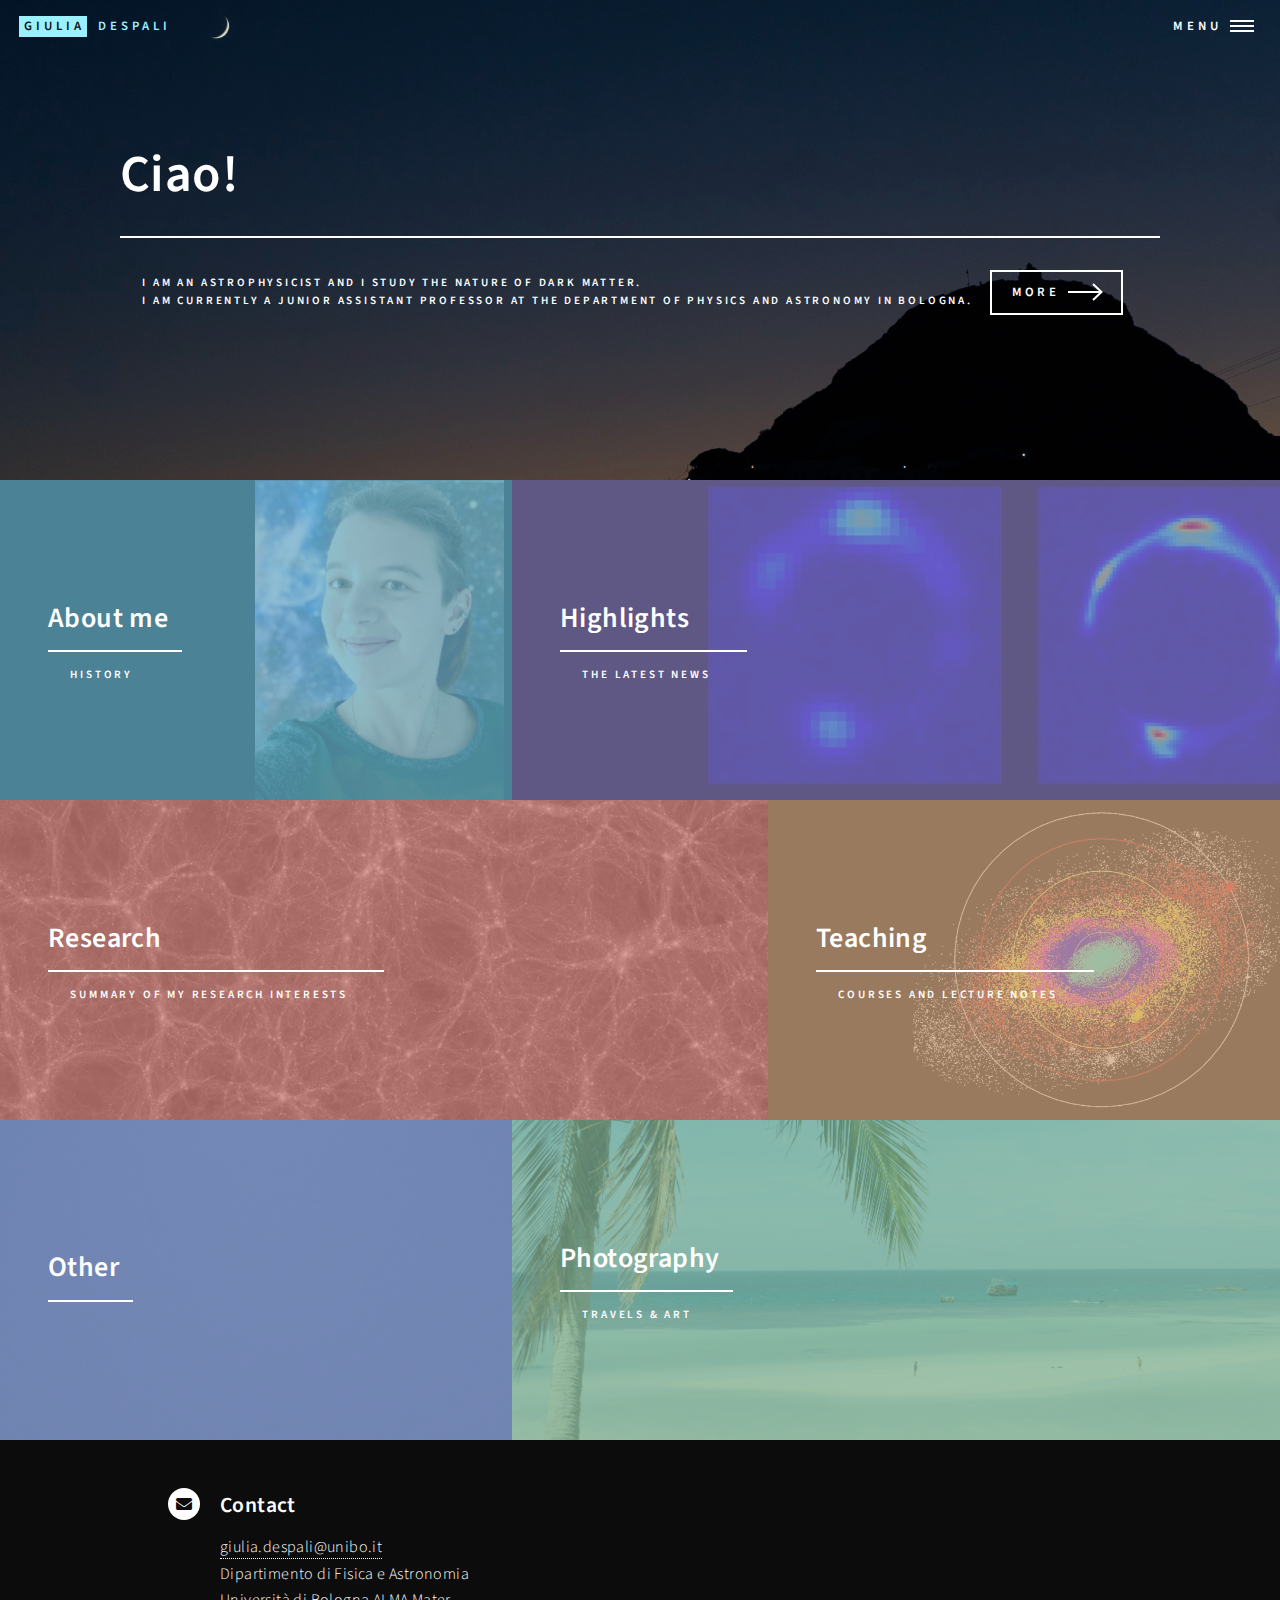
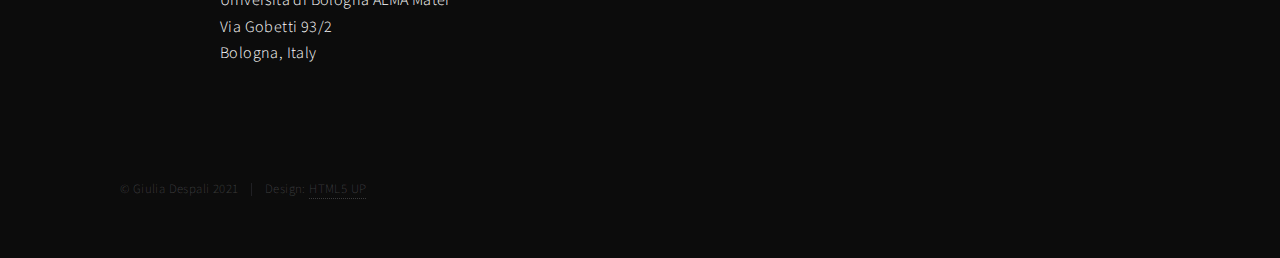
==== commit a754e1f4: "general updates" ====
--- a/index.html
+++ b/index.html
@@ -46,7 +46,7 @@
 							</header>
 							<div class="content">
 								<p>I am an astrophysicist and I study the nature of dark matter.<br />
-								I am currently a Researcher at the Department of Physics and Astronomy in Bologna.</p>
+								I am currently a junior Assistant Professor at the Department of Physics and Astronomy in Bologna.</p>
 								<ul class="actions">
 									<li><a href="#one" class="button next scrolly">More</a></li>
 								</ul>
@@ -142,7 +142,7 @@
 
 										<span>Dipartimento di Fisica e Astronomia <br /> 
 										Università di Bologna ALMA Mater<br />
-										Via Berti Pichat 6/2<br />
+										Via Gobetti 93/2<br />
 										Bologna, Italy</span>
 									</div>
 								</section>
@@ -179,4 +179,4 @@
 			<script src="assets/js/main.js"></script>
 
 	</body>
-</html>+</html>
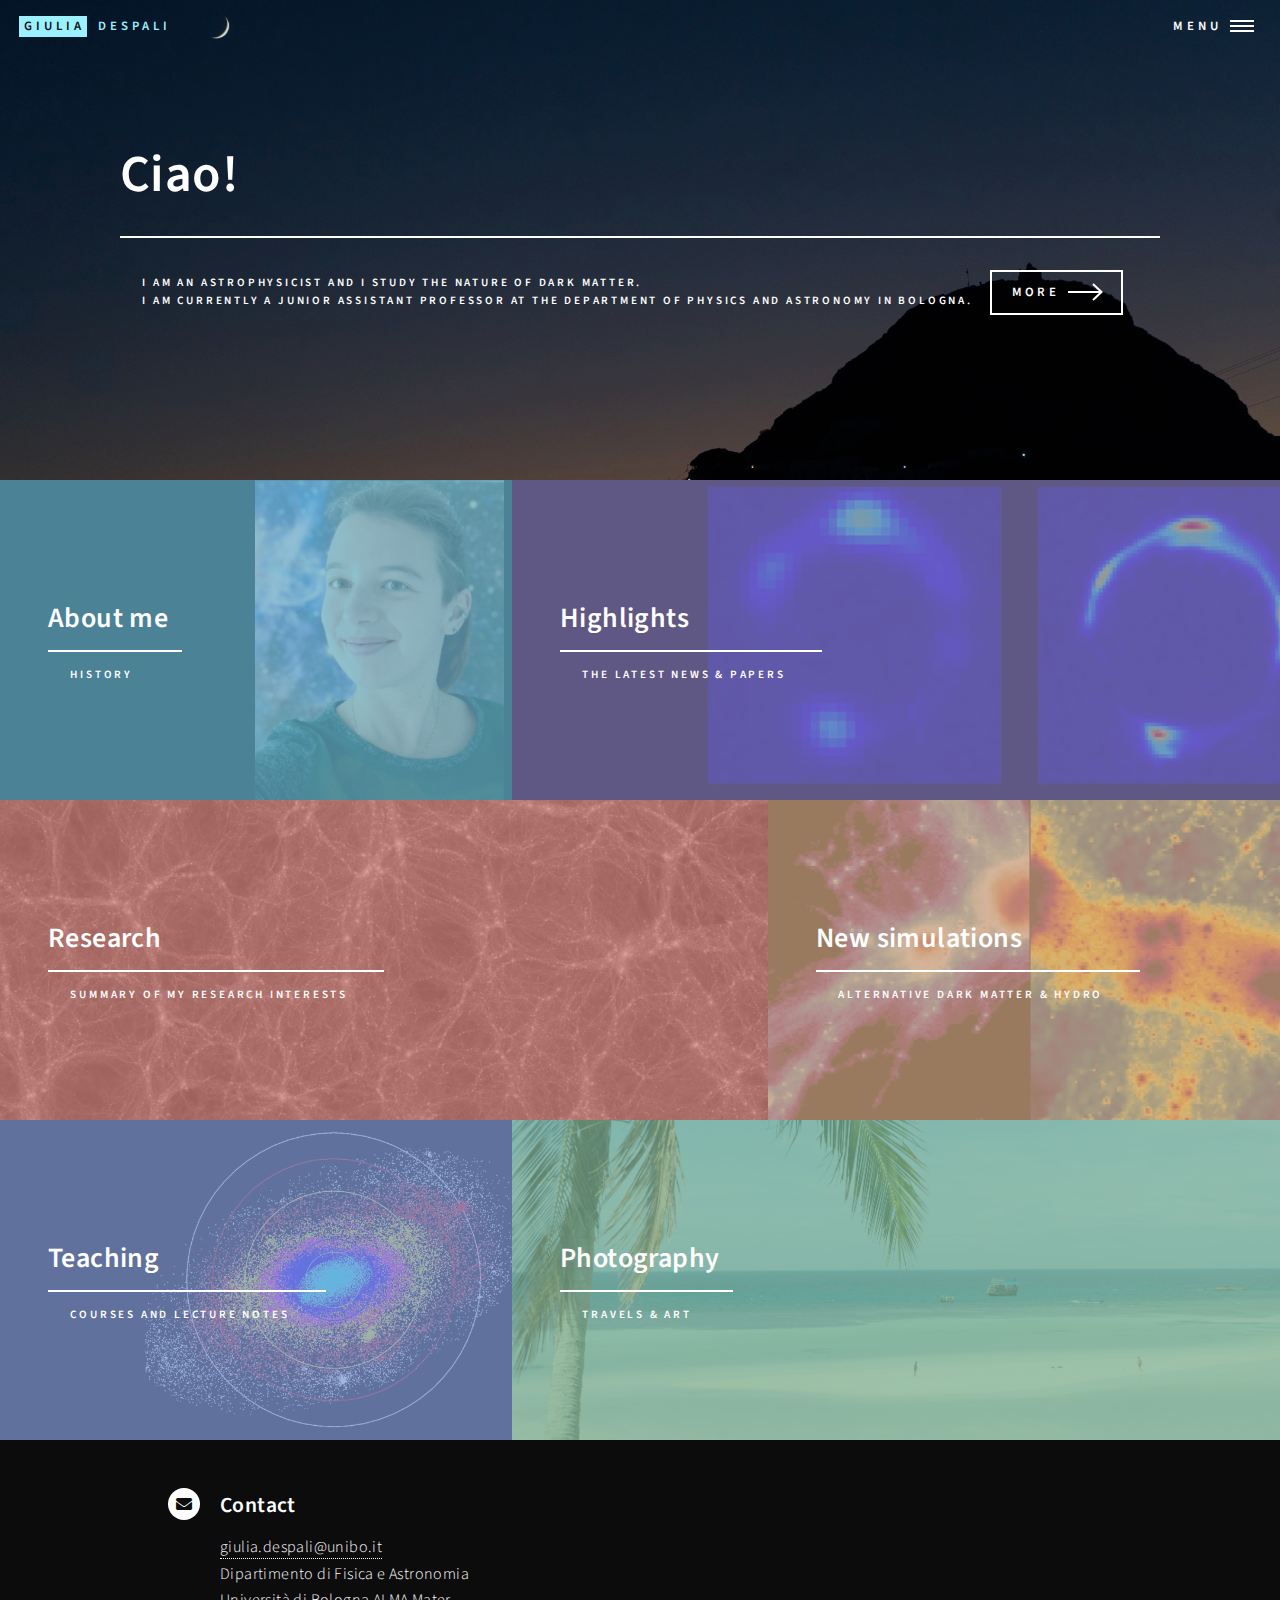
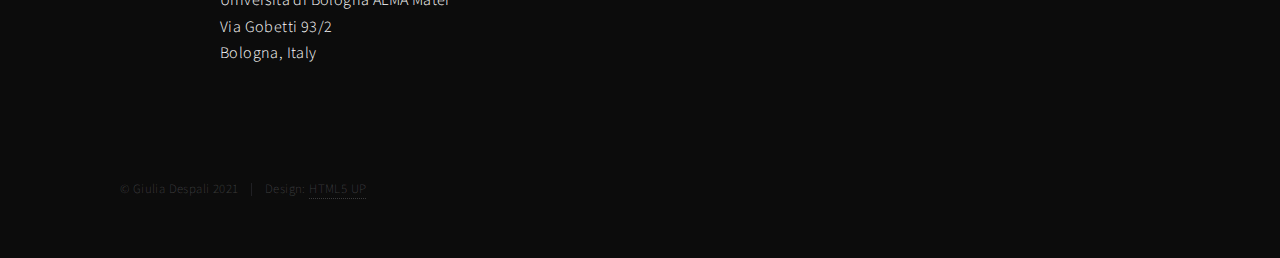
==== commit 067e24c7: "update" ====
--- a/index.html
+++ b/index.html
@@ -32,6 +32,8 @@
 							<li><a href="aboutme.html">About me</a></li>
 							<li><a href="highlight.html">Highlights</a></li>
 							<li><a href="work.html">Research</a></li>
+                            <li><a href="simulations.html">New simulations</a></li>
+                            <li><a href="cv.html">CV</a></li>
 							<li><a href="teaching.html">Teaching</a></li>
 							<li><a href="./photography/main_photo.html">Photography</a></li>
 						</ul>
@@ -74,7 +76,7 @@
 									</span>
 									<header class="major">
 										<h3><a href="highlight.html" class="link">Highlights</a></h3>
-										<p>the latest news</p>
+										<p>the latest news & papers</p>
 									</header>
 								</article>
 								<article>
@@ -86,6 +88,15 @@
 										<p>summary of my research interests</p>
 									</header>
 								</article>
+                                <article>
+                                    <span class="image">
+                                        <img src="images/pic05.jpg" alt="" />
+                                    </span>
+                                    <header class="major">
+                                        <h3><a href="simulations.html" class="link">New simulations</a></h3>
+                                        <p>alternative dark matter & hydro</p>
+                                    </header>
+                                </article>
 								<article>
 									<span class="image">
 										<img src="images/pic04.jpg" alt="" />
@@ -93,15 +104,6 @@
 									<header class="major">
 										<h3><a href="teaching.html" class="link">Teaching</a></h3>
 										<p>courses and lecture notes</p>
-									</header>
-								</article>
-								<article>
-									<span class="image">
-										<img src="images/pic05.jpg" alt="" />
-									</span>
-									<header class="major">
-										<h3><a href="index.html" class="link">Other</a></h3>
-										<p></p>
 									</header>
 								</article>
 								<article>
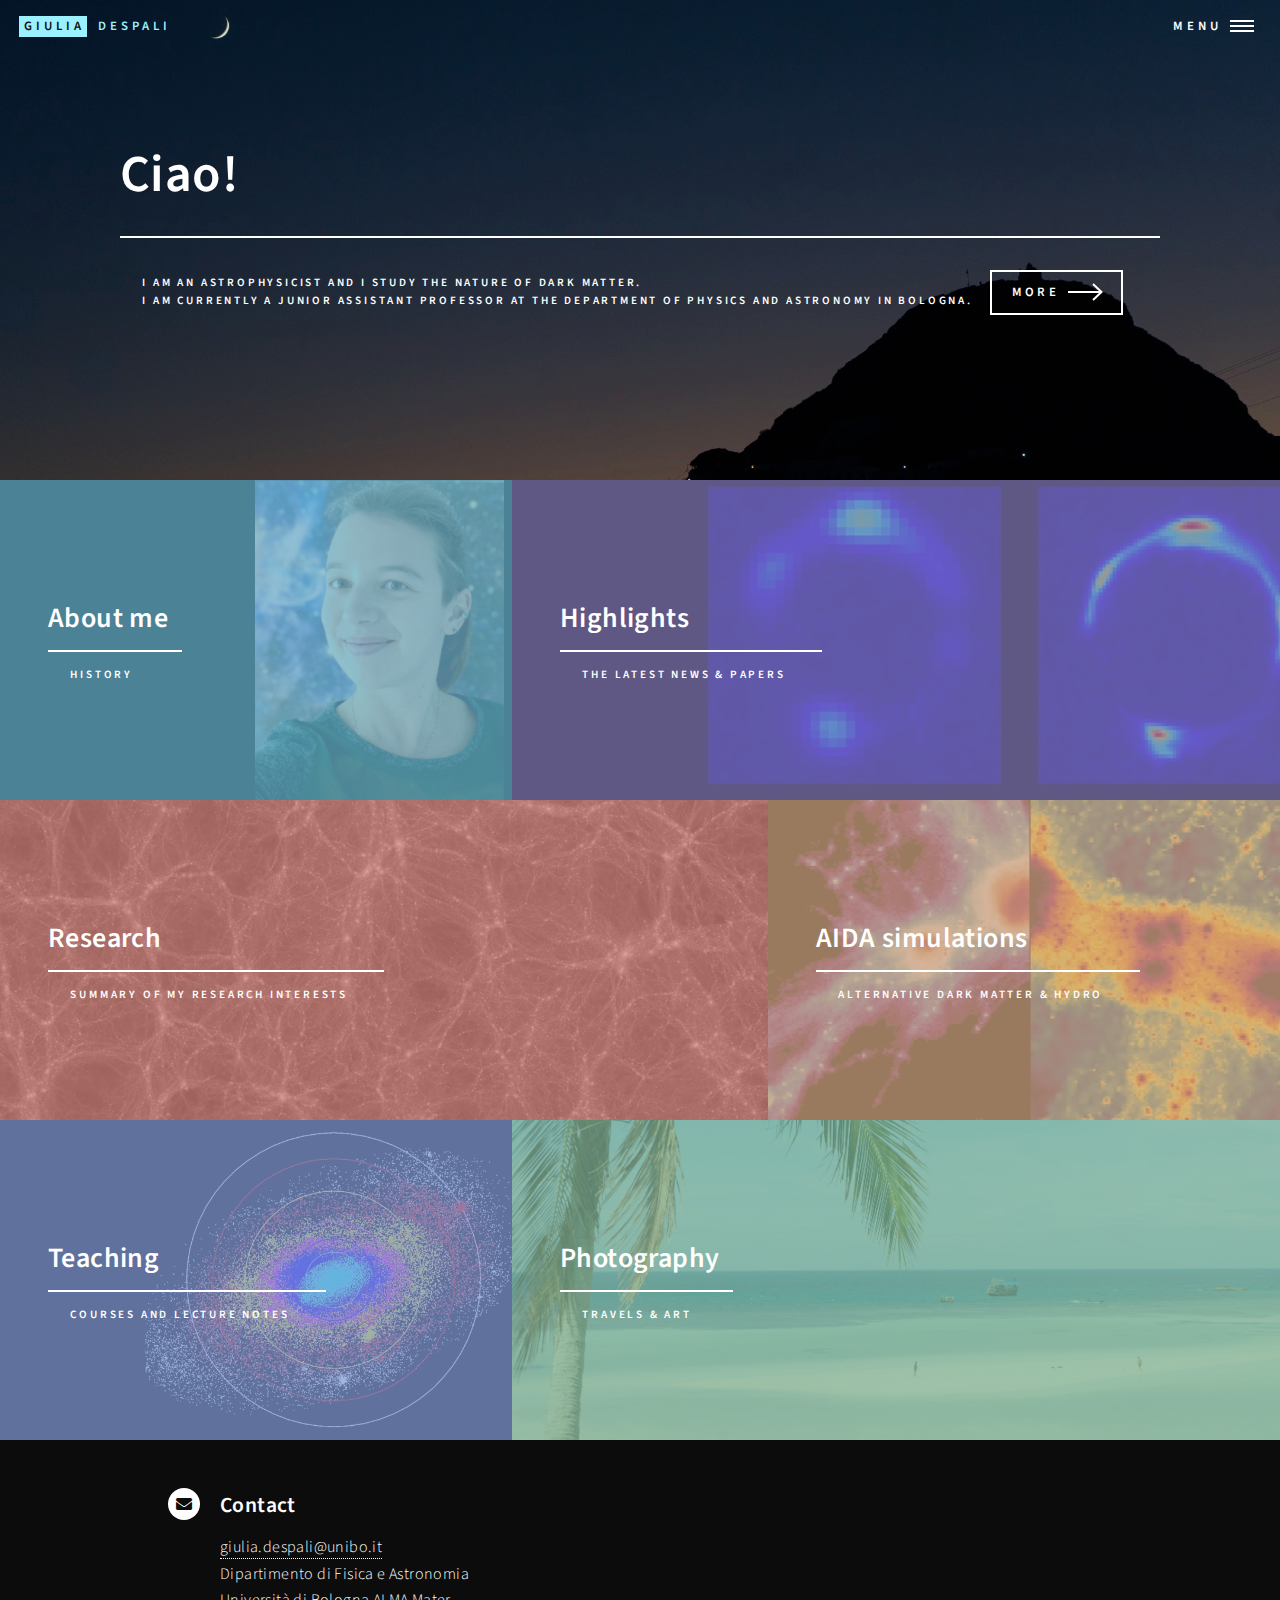
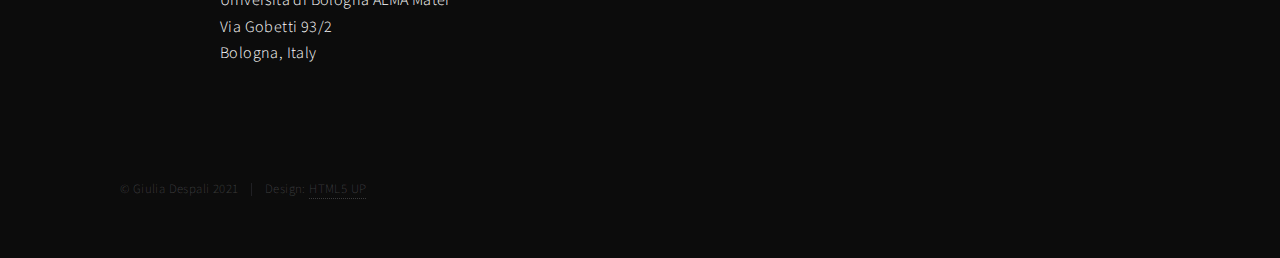
==== commit ffcb504b: "simsa" ====
--- a/index.html
+++ b/index.html
@@ -32,7 +32,7 @@
 							<li><a href="aboutme.html">About me</a></li>
 							<li><a href="highlight.html">Highlights</a></li>
 							<li><a href="work.html">Research</a></li>
-                            <li><a href="simulations.html">New simulations</a></li>
+                            <li><a href="simulations.html">AIDA simulations</a></li>
                             <li><a href="cv.html">CV</a></li>
 							<li><a href="teaching.html">Teaching</a></li>
 							<li><a href="./photography/main_photo.html">Photography</a></li>
@@ -93,7 +93,7 @@
                                         <img src="images/pic05.jpg" alt="" />
                                     </span>
                                     <header class="major">
-                                        <h3><a href="simulations.html" class="link">New simulations</a></h3>
+                                        <h3><a href="simulations.html" class="link">AIDA simulations</a></h3>
                                         <p>alternative dark matter & hydro</p>
                                     </header>
                                 </article>
